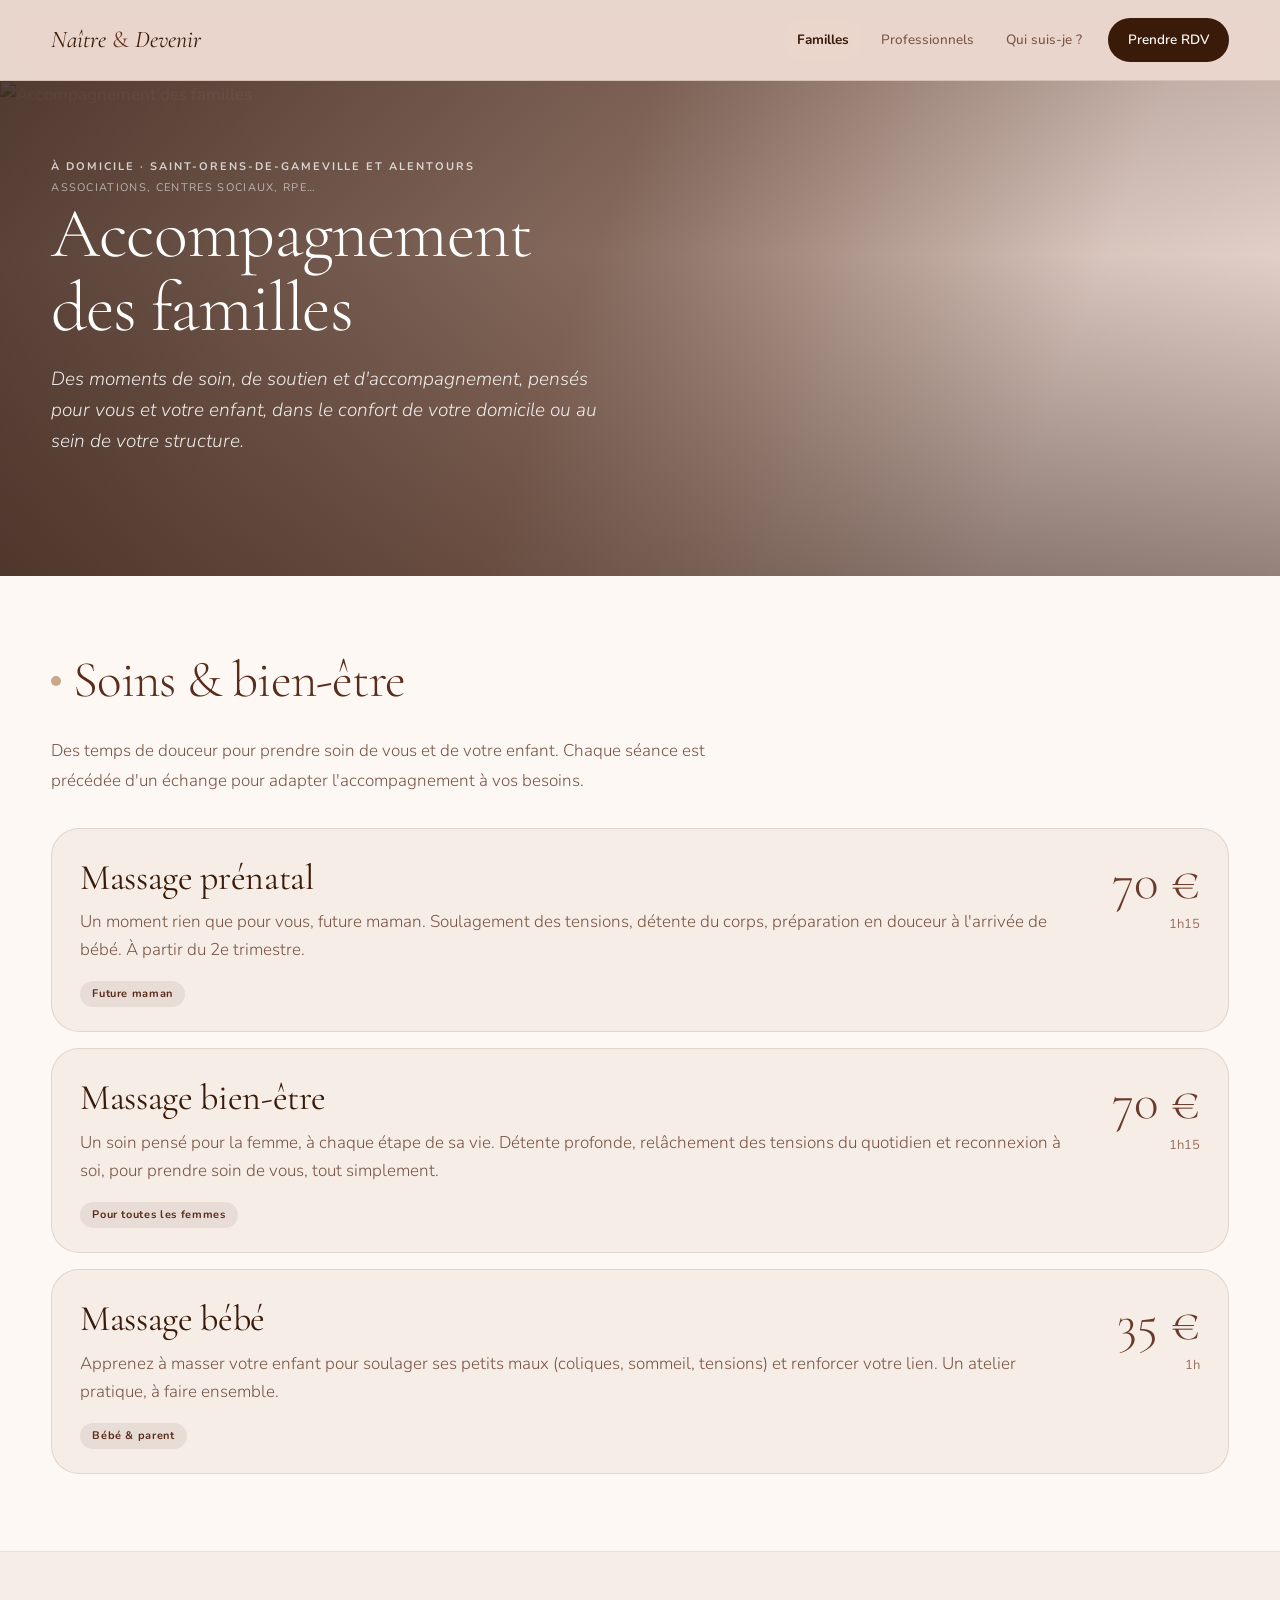
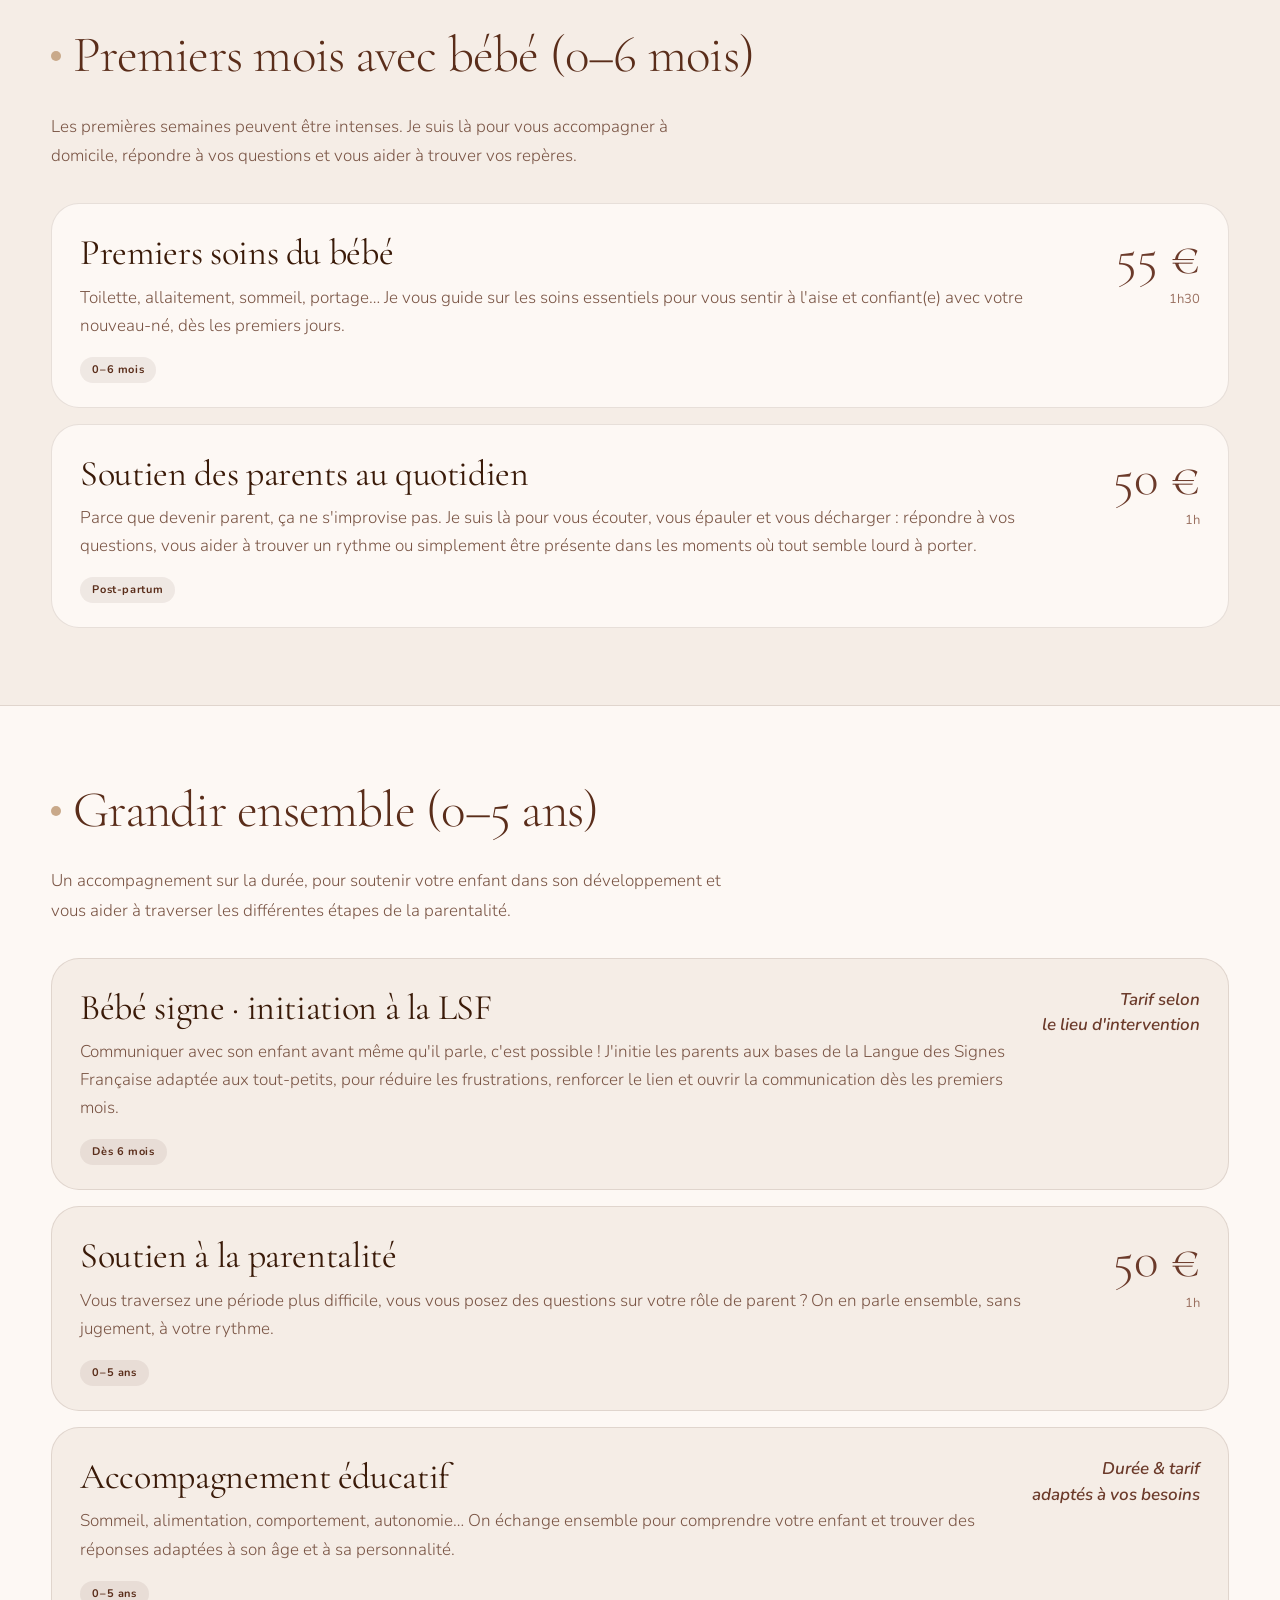
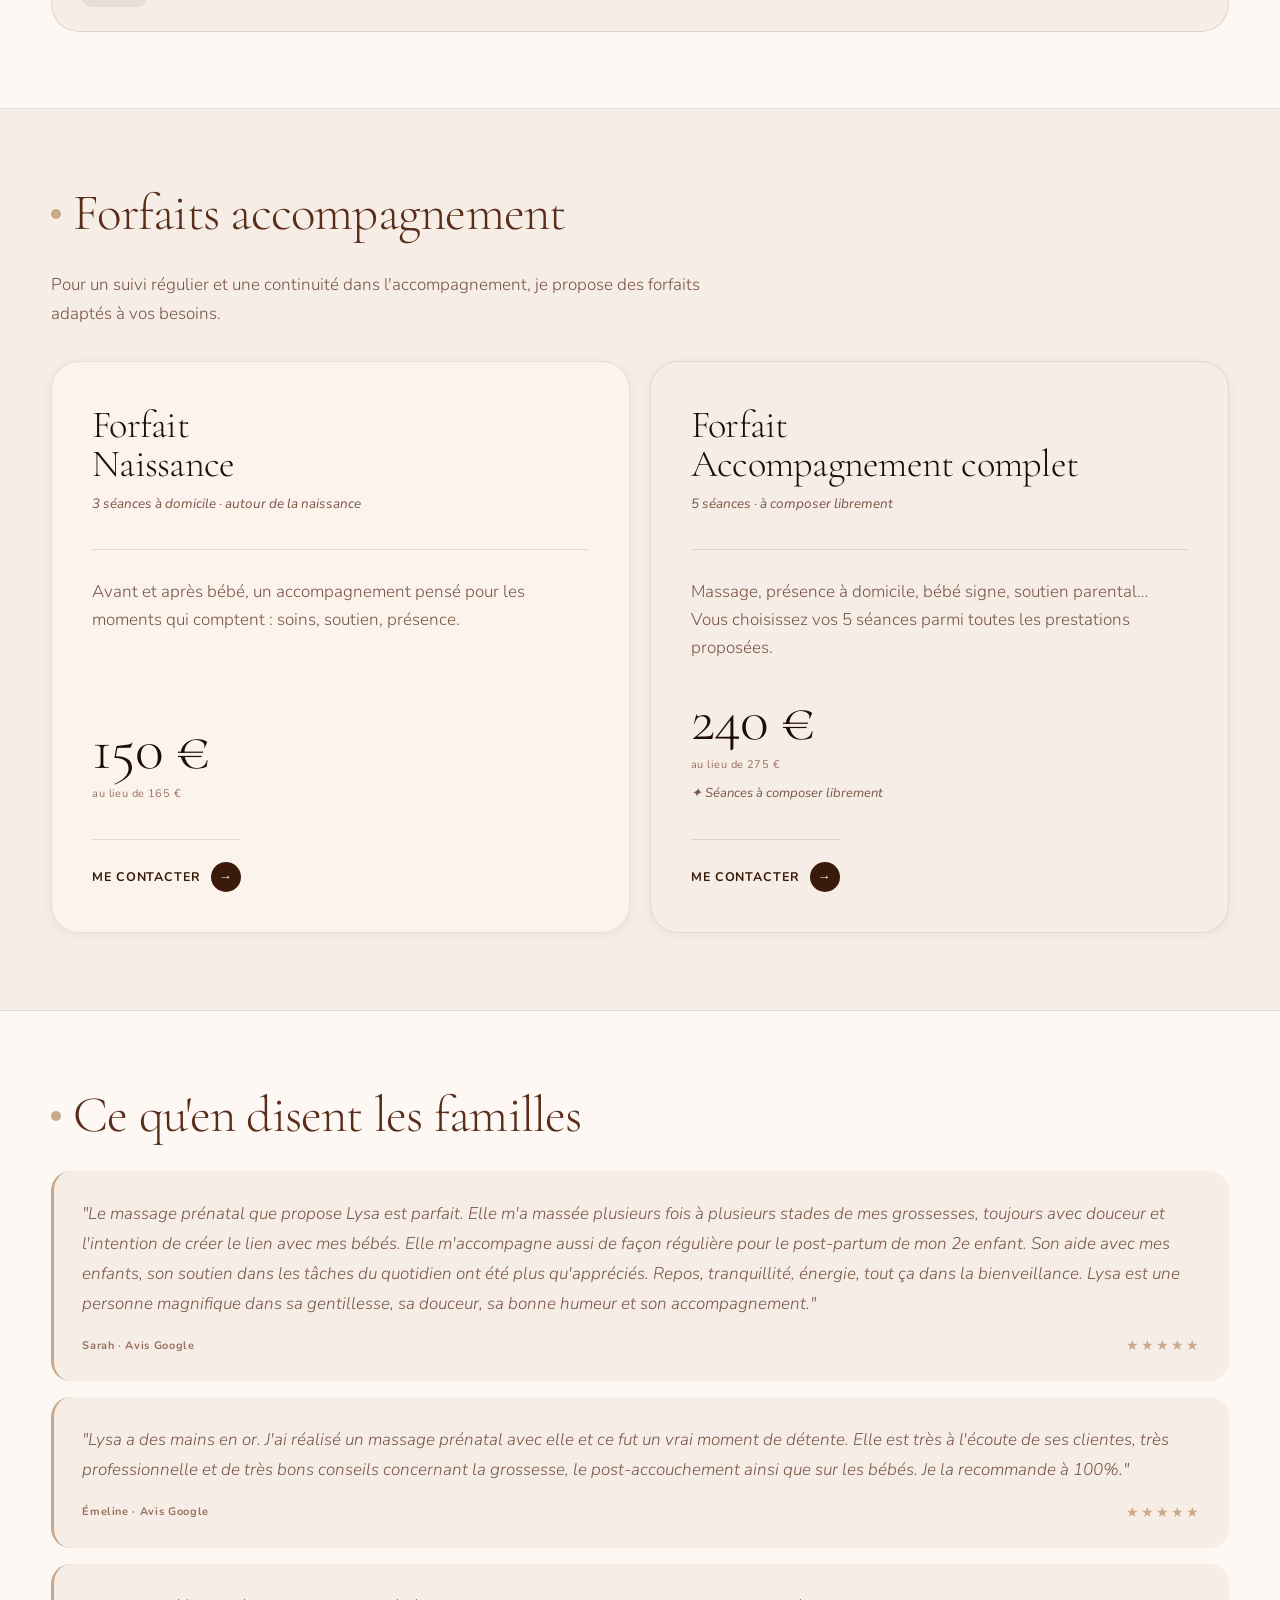
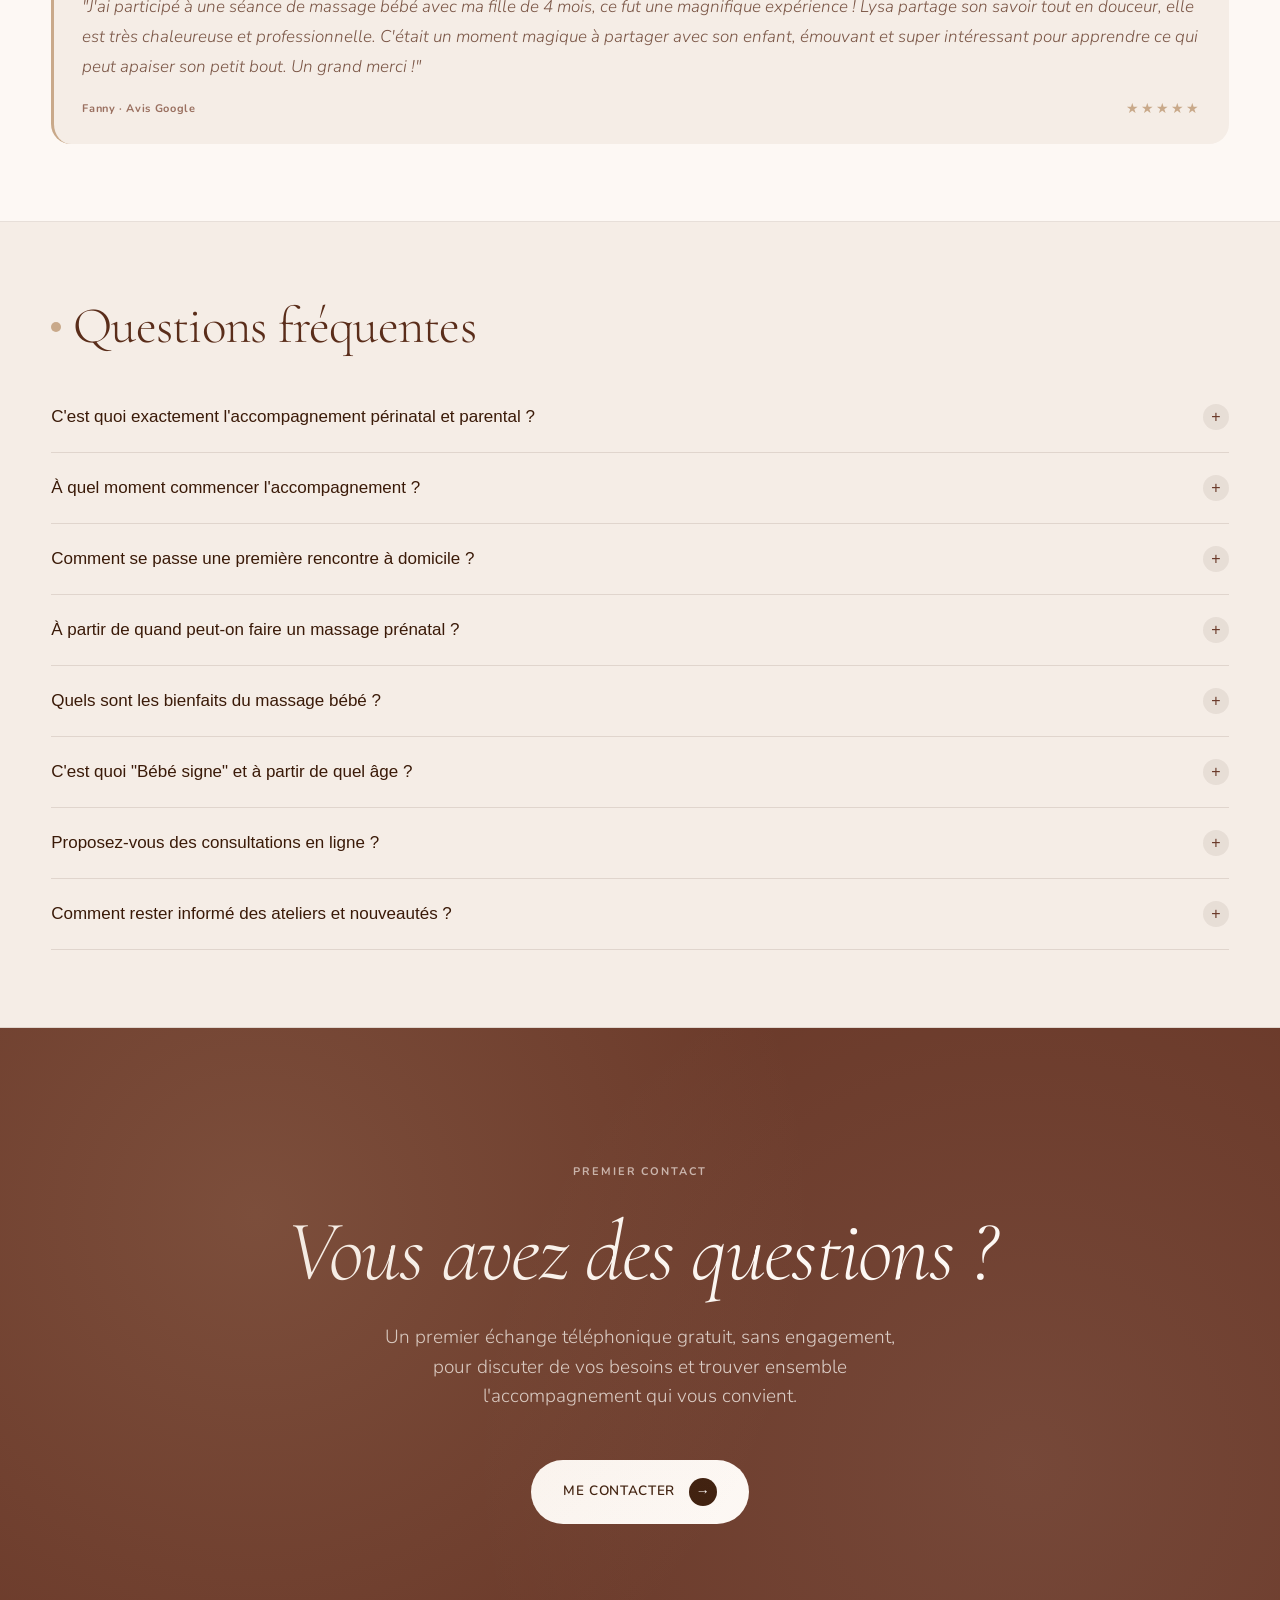
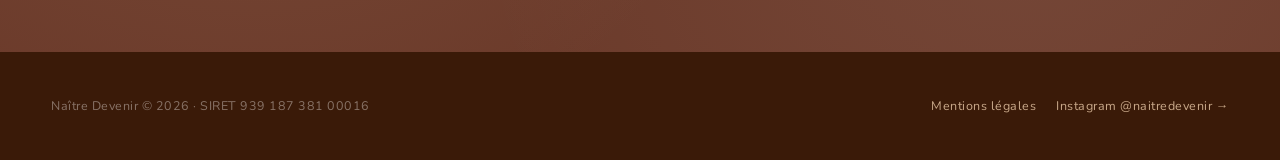
==== familles.html @ 101b2326 "Add files via upload" ====
<!DOCTYPE html>
<html lang="fr">
<head>
  <meta charset="UTF-8">
  <meta name="viewport" content="width=device-width, initial-scale=1.0">
  <title>Accompagnement des familles — Naître Devenir</title>
  <meta name="description" content="Massage prénatal, massage bébé, soutien à la parentalité, bébé signe… Un accompagnement personnalisé à domicile à Saint-Orens-de-Gameville et ses alentours.">
  <link rel="stylesheet" href="/style.css">
  <link rel="icon" href="/favicon.ico" type="image/x-icon">
  <link rel="icon" href="/favicon.svg" type="image/svg+xml">
  <link rel="apple-touch-icon" href="/apple-touch-icon.png">
</head>
<body>

  <header class="nav">
    <div class="container nav-inner">
      <a class="nav-logo" href="/">Naître <em>&amp;</em> Devenir</a>
      <nav class="nav-links" aria-label="Navigation principale">
        <a href="/familles.html" class="active">Familles</a>
        <a href="/professionnels.html">Professionnels</a>
        <a href="/qui-suis-je.html">Qui suis-je&nbsp;?</a>
        <a href="#" class="cta js-contact">Prendre RDV</a>
      </nav>
      <button class="nav-burger js-burger" aria-label="Ouvrir le menu" aria-expanded="false">
        <span></span><span></span><span></span>
      </button>
    </div>
  </header>
  <nav class="nav-mobile" id="navMobile" aria-label="Navigation mobile">
    <a href="/familles.html">Familles</a>
    <a href="/professionnels.html">Professionnels</a>
    <a href="/qui-suis-je.html">Qui suis-je&nbsp;?</a>
    <a href="#" class="js-contact">Prendre RDV</a>
  </nav>

  <section class="page-hero page-hero--image page-hero--bottom">
    <div class="hero-media">
      <img src="/images/hero-familles.jpg" alt="Accompagnement des familles" />
    </div>
    <div class="container">
      <div class="hero-eyebrows">
        <span class="eyebrow">À domicile · Saint-Orens-de-Gameville et alentours</span>
        <span class="eyebrow-sub">Associations, centres sociaux, RPE…</span>
      </div>
      <h1>Accompagnement<br>des familles</h1>
      <p class="lead">Des moments de soin, de soutien et d'accompagnement, pensés pour vous et votre enfant, dans le confort de votre domicile ou au sein de votre structure.</p>
    </div>
  </section>

  <section class="section">
    <div class="container">
      <div class="section-header">
        <div class="section-dot"></div>
        <h2>Soins &amp; bien-être</h2>
      </div>
      <p class="section-intro">Des temps de douceur pour prendre soin de vous et de votre enfant. Chaque séance est précédée d'un échange pour adapter l'accompagnement à vos besoins.</p>
      <div class="prestations">

        <div class="prestation">
          <div class="prestation-left">
            <h3>Massage prénatal</h3>
            <p>Un moment rien que pour vous, future maman. Soulagement des tensions, détente du corps, préparation en douceur à l'arrivée de bébé. À partir du 2e trimestre.</p>
            <span class="tag">Future maman</span>
          </div>
          <div class="prestation-right">
            <div class="price">70 €</div>
            <div class="price-detail">1h15</div>
          </div>
        </div>

        <div class="prestation">
          <div class="prestation-left">
            <h3>Massage bien-être</h3>
            <p>Un soin pensé pour la femme, à chaque étape de sa vie. Détente profonde, relâchement des tensions du quotidien et reconnexion à soi, pour prendre soin de vous, tout simplement.</p>
            <span class="tag">Pour toutes les femmes</span>
          </div>
          <div class="prestation-right">
            <div class="price">70 €</div>
            <div class="price-detail">1h15</div>
          </div>
        </div>

        <div class="prestation">
          <div class="prestation-left">
            <h3>Massage bébé</h3>
            <p>Apprenez à masser votre enfant pour soulager ses petits maux (coliques, sommeil, tensions) et renforcer votre lien. Un atelier pratique, à faire ensemble.</p>
            <span class="tag">Bébé &amp; parent</span>
          </div>
          <div class="prestation-right">
            <div class="price">35 €</div>
            <div class="price-detail">1h</div>
          </div>
        </div>

      </div>
    </div>
  </section>

  <section class="section section--warm">
    <div class="container">
      <div class="section-header">
        <div class="section-dot"></div>
        <h2>Premiers mois avec bébé (0–6 mois)</h2>
      </div>
      <p class="section-intro">Les premières semaines peuvent être intenses. Je suis là pour vous accompagner à domicile, répondre à vos questions et vous aider à trouver vos repères.</p>
      <div class="prestations">

        <div class="prestation">
          <div class="prestation-left">
            <h3>Premiers soins du bébé</h3>
            <p>Toilette, allaitement, sommeil, portage… Je vous guide sur les soins essentiels pour vous sentir à l'aise et confiant(e) avec votre nouveau-né, dès les premiers jours.</p>
            <span class="tag">0–6 mois</span>
          </div>
          <div class="prestation-right">
            <div class="price">55 €</div>
            <div class="price-detail">1h30</div>
          </div>
        </div>

        <div class="prestation">
          <div class="prestation-left">
            <h3>Soutien des parents au quotidien</h3>
            <p>Parce que devenir parent, ça ne s'improvise pas. Je suis là pour vous écouter, vous épauler et vous décharger : répondre à vos questions, vous aider à trouver un rythme ou simplement être présente dans les moments où tout semble lourd à porter.</p>
            <span class="tag">Post-partum</span>
          </div>
          <div class="prestation-right">
            <div class="price">50 €</div>
            <div class="price-detail">1h</div>
          </div>
        </div>

      </div>
    </div>
  </section>

  <section class="section">
    <div class="container">
      <div class="section-header">
        <div class="section-dot"></div>
        <h2>Grandir ensemble (0–5 ans)</h2>
      </div>
      <p class="section-intro">Un accompagnement sur la durée, pour soutenir votre enfant dans son développement et vous aider à traverser les différentes étapes de la parentalité.</p>
      <div class="prestations">

        <div class="prestation">
          <div class="prestation-left">
            <h3>Bébé signe · initiation à la LSF</h3>
            <p>Communiquer avec son enfant avant même qu'il parle, c'est possible ! J'initie les parents aux bases de la Langue des Signes Française adaptée aux tout-petits, pour réduire les frustrations, renforcer le lien et ouvrir la communication dès les premiers mois.</p>
            <span class="tag">Dès 6 mois</span>
          </div>
          <div class="prestation-right">
            <div class="price-sur-mesure">Tarif selon<br>le lieu d'intervention</div>
          </div>
        </div>

        <div class="prestation">
          <div class="prestation-left">
            <h3>Soutien à la parentalité</h3>
            <p>Vous traversez une période plus difficile, vous vous posez des questions sur votre rôle de parent ? On en parle ensemble, sans jugement, à votre rythme.</p>
            <span class="tag">0–5 ans</span>
          </div>
          <div class="prestation-right">
            <div class="price">50 €</div>
            <div class="price-detail">1h</div>
          </div>
        </div>

        <div class="prestation">
          <div class="prestation-left">
            <h3>Accompagnement éducatif</h3>
            <p>Sommeil, alimentation, comportement, autonomie… On échange ensemble pour comprendre votre enfant et trouver des réponses adaptées à son âge et à sa personnalité.</p>
            <span class="tag">0–5 ans</span>
          </div>
          <div class="prestation-right">
            <div class="price-sur-mesure">Durée &amp; tarif<br>adaptés à vos besoins</div>
          </div>
        </div>

      </div>
    </div>
  </section>

  <section class="section section--warm">
    <div class="container">
      <div class="section-header">
        <div class="section-dot"></div>
        <h2>Forfaits accompagnement</h2>
      </div>
      <p class="section-intro">Pour un suivi régulier et une continuité dans l'accompagnement, je propose des forfaits adaptés à vos besoins.</p>
      <div class="approach-grid">

        <article class="approach-card approach-card--families">
          <h3 class="card-title">Forfait<br>Naissance</h3>
          <p class="card-context">3 séances à domicile · autour de la naissance</p>
          <div class="card-content">
            <p>Avant et après bébé, un accompagnement pensé pour les moments qui comptent : soins, soutien, présence.</p>
            <div class="card-price-display">
              <div class="card-price-main">150 €</div>
              <div class="card-price-sub">au lieu de 165 €</div>
            </div>
          </div>
          <a href="#" class="card-cta js-contact">Me contacter <span class="arrow">→</span></a>
        </article>

        <article class="approach-card approach-card--pros">
          <h3 class="card-title">Forfait<br>Accompagnement complet</h3>
          <p class="card-context">5 séances · à composer librement</p>
          <div class="card-content">
            <p>Massage, présence à domicile, bébé signe, soutien parental… Vous choisissez vos 5 séances parmi toutes les prestations proposées.</p>
            <div class="card-price-display">
              <div class="card-price-main">240 €</div>
              <div class="card-price-sub">au lieu de 275 €</div>
              <div class="card-price-note">✦ Séances à composer librement</div>
            </div>
          </div>
          <a href="#" class="card-cta js-contact">Me contacter <span class="arrow">→</span></a>
        </article>

      </div>
    </div>
  </section>

  <section class="section">
    <div class="container">
      <div class="section-header">
        <div class="section-dot"></div>
        <h2>Ce qu'en disent les familles</h2>
      </div>
      <div class="temoignages">

        <div class="temoignage">
          <p>"Le massage prénatal que propose Lysa est parfait. Elle m'a massée plusieurs fois à plusieurs stades de mes grossesses, toujours avec douceur et l'intention de créer le lien avec mes bébés. Elle m'accompagne aussi de façon régulière pour le post-partum de mon 2e enfant. Son aide avec mes enfants, son soutien dans les tâches du quotidien ont été plus qu'appréciés. Repos, tranquillité, énergie, tout ça dans la bienveillance. Lysa est une personne magnifique dans sa gentillesse, sa douceur, sa bonne humeur et son accompagnement."</p>
          <div class="temoignage-footer">
            <span class="temoignage-author">Sarah · Avis Google</span>
            <span class="stars">★★★★★</span>
          </div>
        </div>

        <div class="temoignage">
          <p>"Lysa a des mains en or. J'ai réalisé un massage prénatal avec elle et ce fut un vrai moment de détente. Elle est très à l'écoute de ses clientes, très professionnelle et de très bons conseils concernant la grossesse, le post-accouchement ainsi que sur les bébés. Je la recommande à 100%."</p>
          <div class="temoignage-footer">
            <span class="temoignage-author">Émeline · Avis Google</span>
            <span class="stars">★★★★★</span>
          </div>
        </div>

        <div class="temoignage">
          <p>"J'ai participé à une séance de massage bébé avec ma fille de 4 mois, ce fut une magnifique expérience ! Lysa partage son savoir tout en douceur, elle est très chaleureuse et professionnelle. C'était un moment magique à partager avec son enfant, émouvant et super intéressant pour apprendre ce qui peut apaiser son petit bout. Un grand merci !"</p>
          <div class="temoignage-footer">
            <span class="temoignage-author">Fanny · Avis Google</span>
            <span class="stars">★★★★★</span>
          </div>
        </div>

      </div>
    </div>
  </section>

  <section class="section section--warm">
    <div class="container">
      <div class="section-header">
        <div class="section-dot"></div>
        <h2>Questions fréquentes</h2>
      </div>

      <div class="faq-item">
        <button class="faq-question" onclick="toggle(this)">
          <span>C'est quoi exactement l'accompagnement périnatal et parental ?</span>
          <i class="faq-icon">+</i>
        </button>
        <div class="faq-answer"><div class="faq-answer-inner">
          C'est un soutien personnalisé qui vous accompagne de la grossesse jusqu'aux premières années de vie de votre enfant. Cela peut prendre différentes formes : des soins (massage prénatal, massage bébé), une présence à domicile après la naissance, des conseils sur le développement de votre enfant, ou encore des temps d'échange sur votre vécu de parent.<br><br>
          L'idée, c'est que vous ne soyez jamais seul(e) face aux questions et aux doutes qui viennent naturellement avec cette nouvelle aventure.
        </div></div>
      </div>

      <div class="faq-item">
        <button class="faq-question" onclick="toggle(this)">
          <span>À quel moment commencer l'accompagnement ?</span>
          <i class="faq-icon">+</i>
        </button>
        <div class="faq-answer"><div class="faq-answer-inner">
          Il n'y a pas de moment idéal : il y a <strong>votre moment</strong>. Certaines familles me contactent dès la grossesse pour se préparer en douceur, d'autres après la naissance quand les premières questions surgissent.<br><br>
          Ce qui compte, c'est que vous vous sentiez prêt(e) à être accompagné(e). Je m'adapte à là où vous en êtes.
        </div></div>
      </div>

      <div class="faq-item">
        <button class="faq-question" onclick="toggle(this)">
          <span>Comment se passe une première rencontre à domicile ?</span>
          <i class="faq-icon">+</i>
        </button>
        <div class="faq-answer"><div class="faq-answer-inner">
          Avant chaque séance, on échange par téléphone pour faire le point sur vos besoins, vos questions et votre situation. Cela me permet d'arriver chez vous avec les bons outils, sans perdre de temps.<br><br>
          Sur place, on prend le temps de parler, d'observer et d'échanger, dans votre environnement, à votre rythme. Pas de protocole rigide : chaque rencontre est unique.
        </div></div>
      </div>

      <div class="faq-item">
        <button class="faq-question" onclick="toggle(this)">
          <span>À partir de quand peut-on faire un massage prénatal ?</span>
          <i class="faq-icon">+</i>
        </button>
        <div class="faq-answer"><div class="faq-answer-inner">
          Le massage prénatal est possible dès le 2e trimestre de grossesse (à partir de 13 semaines). C'est souvent le moment où les inconforts s'installent : tensions lombaires, jambes lourdes, fatigue… et où le massage apporte le plus de bénéfices.<br><br>
          Au 3e trimestre, il reste tout aussi précieux pour préparer le corps à l'accouchement et se connecter à son bébé. En cas de doute, n'hésitez pas à en parler avec votre sage-femme ou votre médecin au préalable.
        </div></div>
      </div>

      <div class="faq-item">
        <button class="faq-question" onclick="toggle(this)">
          <span>Quels sont les bienfaits du massage bébé ?</span>
          <i class="faq-icon">+</i>
        </button>
        <div class="faq-answer"><div class="faq-answer-inner">
          Le massage bébé est bien plus qu'un soin, c'est un langage. Il permet de :
          <ul>
            <li>Soulager les coliques, les tensions et favoriser le sommeil</li>
            <li>Stimuler le développement sensoriel et moteur de votre enfant</li>
            <li>Renforcer le lien d'attachement parent-enfant</li>
            <li>Vous donner confiance dans vos gestes et votre relation avec votre bébé</li>
          </ul>
          <br>Je vous transmets les gestes lors d'une séance à domicile, à votre rythme, pour que vous puissiez les reproduire seul(e) ensuite.
        </div></div>
      </div>

      <div class="faq-item">
        <button class="faq-question" onclick="toggle(this)">
          <span>C'est quoi "Bébé signe" et à partir de quel âge ?</span>
          <i class="faq-icon">+</i>
        </button>
        <div class="faq-answer"><div class="faq-answer-inner">
          "Bébé signe", c'est l'utilisation de signes simples issus de la LSF pour communiquer avec votre enfant <strong>avant même qu'il parle</strong>.<br><br>
          On peut commencer dès 6 mois. L'enfant comprend bien avant de pouvoir s'exprimer oralement : les signes lui donnent un moyen de dire "j'ai faim", "encore", "dodo"… ce qui réduit les frustrations et renforce la communication.<br><br>
          Pas besoin de connaître la LSF : on commence par quelques signes du quotidien, et on progresse ensemble.
        </div></div>
      </div>

      <div class="faq-item">
        <button class="faq-question" onclick="toggle(this)">
          <span>Proposez-vous des consultations en ligne ?</span>
          <i class="faq-icon">+</i>
        </button>
        <div class="faq-answer"><div class="faq-answer-inner">
          Oui, pour les familles qui ne peuvent pas me recevoir à domicile, je propose des consultations en visioconférence. C'est idéal pour les échanges de conseil, le soutien parental ou les questions sur le développement de votre enfant.
        </div></div>
      </div>

      <div class="faq-item">
        <button class="faq-question" onclick="toggle(this)">
          <span>Comment rester informé des ateliers et nouveautés ?</span>
          <i class="faq-icon">+</i>
        </button>
        <div class="faq-answer"><div class="faq-answer-inner">
          Le meilleur endroit pour suivre les actualités de Naître Devenir, c'est Instagram : <strong>@naitredevenir</strong>. J'y partage régulièrement des conseils, des informations sur les prochains ateliers et des ressources utiles pour les parents.<br><br>
          Vous pouvez aussi me contacter directement pour être tenu(e) informé(e) des prochaines dates.
        </div></div>
      </div>

    </div>
  </section>

  <section class="cta-band">
    <div class="container">
      <span class="eyebrow">Premier contact</span>
      <h2>Vous avez des questions ?</h2>
      <p>Un premier échange téléphonique gratuit, sans engagement, pour discuter de vos besoins et trouver ensemble l'accompagnement qui vous convient.</p>
      <a href="#" class="btn js-contact">
        Me contacter
        <span class="btn-arrow">→</span>
      </a>
    </div>
  </section>

  <footer>
    <div class="container footer-inner">
      <p>Naître Devenir © 2026 · SIRET 939 187 381 00016</p>
      <div class="footer-links">
        <a href="/mentions-legales.html">Mentions légales</a>
        <a href="https://www.instagram.com/naitredevenir/" target="_blank" rel="noopener">Instagram @naitredevenir →</a>
      </div>
    </div>
  </footer>

  <!-- MODAL CONTACT -->
  <div class="contact-modal" id="contactModal">
    <div class="contact-modal-overlay"></div>
    <div class="contact-modal-content">
      <button class="contact-modal-close" aria-label="Fermer">&times;</button>
      
      <h2>Prendre rendez-vous</h2>
      <p class="contact-modal-intro">Un premier échange gratuit pour discuter de vos besoins.</p>
      
      <form id="contactForm" class="contact-form">
        <div class="form-group">
          <label for="name">Nom *</label>
          <input type="text" id="name" name="name" required>
        </div>
        
        <div class="form-group">
          <label for="email">Email *</label>
          <input type="email" id="email" name="email" required>
        </div>
        
        <div class="form-group">
          <label for="phone">Téléphone</label>
          <input type="tel" id="phone" name="phone">
        </div>
        
        <div class="form-group">
          <label for="message">Message *</label>
          <textarea id="message" name="message" rows="5" required></textarea>
        </div>
        
        <button type="submit" class="btn">Envoyer</button>
      </form>
    </div>
  </div>

  <script src="/app.js"></script>

</body>
</html>
---- style.css ----
/* ============================================================
   style.css — Naître & Devenir
   ============================================================ */

@import url("https://fonts.googleapis.com/css2?family=Cormorant+Garamond:ital,wght@0,300;0,400;0,500;1,300;1,400&family=Nunito:wght@300;400;500;600;700&display=swap");

/* ============================================================
   TOKENS
   ============================================================ */
:root {
  /* Palette */
  --bg:            #e8d5cc;
  --bg-warm:       #f5ede6;
  --bg-cream:      #fdf8f4;
  --ink:           #1f0c04;
  --ink-deep:      #3a1a08;
  --ink-medium:    #5a2d1a;
  --ink-soft:      #7a5545;
  --ink-mute:      #9a7060;
  --accent:        #6b3a2a;
  --accent-light:  #c9a98a;
  --accent-mid:    #b5936f;
  --line:          rgba(58,26,8,.11);

  /* Typography */
  --serif: "Cormorant Garamond", serif;
  --sans:  "Nunito", sans-serif;
  --t-xs:   11px;
  --t-sm:   13px;
  --t-base: 17px;
  --t-md:   19px;
  --t-lg:   22px;
  --t-xl:   28px;
  --t-2xl:  36px;
  --t-hero: clamp(40px, 5.2vw, 78px);

  /* Layout */
  --max:      1320px;
  --max-read: 760px;
  --pad:      clamp(24px, 4vw, 56px);
  --sy:       clamp(80px, 10vw, 150px);
  --card-r:   28px;
}

/* ============================================================
   RESET & BASE
   ============================================================ */
*, *::before, *::after { box-sizing: border-box; margin: 0; padding: 0; }
html { scroll-behavior: smooth; }
body {
  font-family: var(--sans);
  background: var(--bg);
  color: var(--ink-deep);
  font-size: var(--t-base);
  line-height: 1.65;
  -webkit-font-smoothing: antialiased;
}
img  { display: block; max-width: 100%; }
a    { color: inherit; text-decoration: none; }
ul   { list-style: none; }
::selection { background: #e9d5cb; color: #fff; }

/* ============================================================
   LAYOUT
   ============================================================ */
.container {
  width: 100%;
  max-width: var(--max);
  margin: 0 auto;
  padding-left: var(--pad);
  padding-right: var(--pad);
}

/* ============================================================
   PRIMITIVES
   ============================================================ */
.eyebrow {
  display: inline-flex;
  align-items: center;
  font-size: var(--t-xs);
  font-weight: 700;
  letter-spacing: .18em;
  text-transform: uppercase;
  color: var(--ink-mute);
}

/* ============================================================
   NAV
   ============================================================ */
.nav {
  position: sticky; top: 0; z-index: 50;
  background: rgba(232,213,204,.88);
  backdrop-filter: saturate(160%) blur(16px);
  -webkit-backdrop-filter: saturate(160%) blur(16px);
  border-bottom: 1px solid var(--line);
}
.nav-inner {
  display: flex;
  align-items: center;
  justify-content: space-between;
  padding-top: 18px;
  padding-bottom: 18px;
}
.nav-logo {
  font-family: var(--serif);
  font-style: italic;
  font-size: 24px;
  color: var(--ink-deep);
}
.nav-logo em { font-style: normal; color: var(--accent); }
.nav-links { display: flex; align-items: center; gap: 4px; }
.nav-links a {
  font-size: 13.5px;
  color: var(--ink-soft);
  padding: 9px 14px;
  border-radius: 999px;
  transition: color .2s, background .2s;
  font-weight: 500;
}
.nav-links a:hover  { color: var(--ink-deep); background: #ebd6cc; }
.nav-links a.active { color: var(--ink-deep); background: #ebd6cc; font-weight: 700; }
.nav-links a.cta    {
  background: var(--ink-deep);
  color: var(--bg-cream);
  font-weight: 600;
  padding: 11px 20px;
  margin-left: 8px;
}
.nav-links a.cta:hover { background: var(--accent); }

/* === NAV HAMBURGER & OVERLAY === */
.nav-burger {
  display: none; flex-direction: column; justify-content: center; gap: 5px;
  background: none; border: none; cursor: pointer;
  padding: 8px; border-radius: 8px; transition: background .2s;
}
.nav-burger:hover { background: rgba(58,26,8,.08); }
.nav-burger span {
  display: block; width: 22px; height: 1.5px;
  background: var(--ink-deep); border-radius: 2px;
  transition: transform .3s ease, opacity .2s ease;
  transform-origin: center;
}
.nav-burger.open span:nth-child(1) { transform: translateY(6.5px) rotate(45deg); }
.nav-burger.open span:nth-child(2) { opacity: 0; transform: scaleX(0); }
.nav-burger.open span:nth-child(3) { transform: translateY(-6.5px) rotate(-45deg); }

.nav-mobile {
  display: none; position: fixed; inset: 0;
  background: #f5ede6; z-index: 49;
  flex-direction: column; align-items: flex-start; justify-content: center;
  padding: 80px var(--pad) 60px; gap: 4px;
}
.nav-mobile.open { display: flex; }
.nav-mobile a {
  font-family: var(--serif); font-weight: 300;
  font-size: clamp(36px,9vw,52px); line-height: 1.25;
  color: var(--ink-deep); letter-spacing: -.02em;
  padding: 6px 0; text-decoration: none;
  transition: color .2s, transform .25s cubic-bezier(.2,.7,.2,1);
}
.nav-mobile a:hover { color: var(--accent); transform: translateX(8px); }
.nav-mobile .js-contact {
  margin-top: 32px;
  font-family: var(--serif);
  font-weight: 300;
  font-size: clamp(36px, 9vw, 52px);
  line-height: 1.25;
  color: var(--ink-deep);
  letter-spacing: -.02em;
  padding: 6px 0;
  text-decoration: none;
  transition: color .2s, transform .25s cubic-bezier(.2,.7,.2,1);
}

/* ============================================================
   BUTTONS
   ============================================================ */
.btn {
  display: inline-flex;
  align-items: center;
  gap: 14px;
  padding: 18px 32px;
  font-size: 13.5px;
  font-weight: 600;
  letter-spacing: .05em;
  text-transform: uppercase;
  background: var(--bg-cream);
  color: var(--ink-deep);
  border-radius: 999px;
  transition: background .25s, transform .3s cubic-bezier(.2,.7,.2,1);
}
.btn:hover { background: #f0e6de; transform: translateX(5px); }
.btn-arrow {
  display: inline-flex;
  width: 28px; height: 28px;
  border-radius: 50%;
  background: var(--ink-deep);
  color: var(--bg-cream);
  align-items: center;
  justify-content: center;
  font-size: 14px;
  flex-shrink: 0;
}

/* ============================================================
   INDEX — HERO (full-bleed)
   ============================================================ */
.hero {
  position: relative;
  height: min(92vh, 920px);
  min-height: 640px;
  width: 100%;
  overflow: hidden;
  background: var(--bg);
  color: var(--bg-cream);
  isolation: isolate;
}
.hero-media { position: absolute; inset: 0; z-index: -2; }
.hero-media img { width: 100%; height: 100%; object-fit: cover; }
.hero-media::after {
  content: "";
  position: absolute; inset: 0;
  background: linear-gradient(
    110deg,
    rgba(53,29,19,.8) 0%,
    rgba(80,47,33,.7) 50%,
    rgba(31,12,4,0)   100%
  );
  z-index: 1;
}
.hero-frame {
  position: relative;
  height: 100%;
  display: flex;
  flex-direction: column;
  justify-content: flex-end;
  padding-top:    clamp(60px, 8vw, 100px);
  padding-bottom: clamp(48px, 7vw, 88px);
}
.hero-top { display: flex; align-items: flex-start; margin-bottom: auto; }
.hero-top .eyebrow { color: rgba(253,248,244,.82); }
.hero-body { max-width: 800px; }
.hero-body h1 {
  font-family: var(--serif);
  font-weight: 300;
  font-size: var(--t-hero);
  line-height: 1.08;
  letter-spacing: -.025em;
  color: var(--bg-cream);
  margin-top: 24px;
  margin-bottom: 32px;
}
.hero-body h1 em { font-style: italic; color: var(--accent-light); }
.hero-body .lede {
  font-size: var(--t-md);
  line-height: 1.55;
  max-width: 520px;
  color: rgba(253,248,244,.86);
  margin-bottom: 44px;
  font-weight: 300;
}

/* Scroll hint */
.scroll-hint {
  position: absolute;
  bottom: clamp(48px, 7vw, 88px);
  right: var(--pad);
  display: flex;
  flex-direction: column;
  align-items: center;
  gap: 8px;
  color: rgba(253,248,244,.32);
  font-size: .62rem;
  letter-spacing: .12em;
  text-transform: uppercase;
  font-family: var(--sans);
  font-weight: 600;
}
.scroll-hint span { writing-mode: vertical-rl; transform: rotate(180deg); }
.scroll-line {
  width: 1px; height: 36px;
  position: relative;
  background: rgba(253,248,244,.12);
  overflow: hidden;
}
.scroll-line::after {
  content: '';
  position: absolute;
  top: -100%; left: 0;
  width: 100%; height: 100%;
  background: linear-gradient(transparent, rgba(253,248,244,.65), transparent);
  animation: scrollFlow 1.8s ease-in-out infinite;
}
@keyframes scrollFlow { 0% { top: -100%; } 100% { top: 100%; } }

/* ============================================================
   INDEX — LEDE BAND
   ============================================================ */
.lede-section {
  background: var(--bg-warm);
  border-top:    1px solid var(--line);
  border-bottom: 1px solid var(--line);
  padding-top:    var(--sy);
  padding-bottom: calc(var(--sy) * .55);
  text-align: center;
}
.lede-section .eyebrow { margin-bottom: 28px; }
.lede-section p {
  font-family: var(--serif);
  font-weight: 300;
  font-style: italic;
  font-size: clamp(24px, 3vw, 34px);
  line-height: 1.45;
  color: var(--ink-medium);
  max-width: 900px;
  margin: 0 auto;
  letter-spacing: -.01em;
}

/* ============================================================
   INDEX — APPROACH CARDS
   ============================================================ */
.approach { padding-top: var(--sy); padding-bottom: var(--sy); }
.section-head {
  display: grid;
  grid-template-columns: 1fr 1.4fr;
  gap: 60px;
  align-items: end;
  margin-bottom: 64px;
}
.section-head h2 {
  font-family: var(--serif);
  font-weight: 300;
  font-size: clamp(40px, 5vw, 72px);
  line-height: 1.02;
  letter-spacing: -.02em;
  color: var(--ink-medium);
}
.section-head h2 em { font-style: italic; color: var(--accent); }
.head-aside {
  font-size: var(--t-md);
  color: var(--ink-soft);
  line-height: 1.6;
  max-width: 460px;
  margin-left: auto;
  font-weight: 300;
}
.approach-grid { display: grid; grid-template-columns: 1fr 1fr; gap: 20px; }
.approach-card {
  padding: 44px 40px 40px;
  display: flex;
  flex-direction: column;
  border-radius: var(--card-r);
  border: 1px solid rgba(58,26,8,.09);
  box-shadow: 0 2px 12px rgba(58,26,8,.05);
  transition: transform .5s cubic-bezier(.2,.7,.2,1), box-shadow .5s;
}
.approach-card:hover { transform: translateY(-3px); box-shadow: 0 8px 28px rgba(58,26,8,.09); }
.approach-card--families { background: #fbf3ec; }
.approach-card--pros     { background: var(--bg-warm); }

/* Card content block — forfaits */
.card-content { flex: 1; border-top: 1px solid rgba(58,26,8,.12); padding-top: 28px; display: flex; flex-direction: column; }
.card-content p { font-size: var(--t-base); color: var(--ink-soft); line-height: 1.65; font-weight: 300; }
.card-price-display { margin-top: auto; padding-top: 28px; }
.card-price-main {
  font-family: var(--serif); font-weight: 300;
  font-size: clamp(44px,5vw,60px);
  color: var(--ink); line-height: 1; letter-spacing: -.02em;
}
.card-price-sub  { font-size: var(--t-xs); color: var(--ink-mute); margin-top: 6px; letter-spacing: .04em; }
.card-price-note { font-size: var(--t-sm); font-style: italic; color: var(--ink-soft); margin-top: 10px; line-height: 1.5; }
.card-title {
  font-family: var(--serif);
  font-weight: 300;
  font-size: clamp(32px, 3vw, 44px);
  line-height: 1.02;
  letter-spacing: -.02em;
  color: var(--ink);
  margin-bottom: 10px;
}
.card-context { font-size: 13.5px; color: var(--ink-soft); margin-bottom: 34px; font-style: italic; line-height: 1.5; }
.card-groups {
  display: flex; flex-direction: column; gap: 22px;
  flex: 1;
  border-top: 1px solid rgba(58,26,8,.12);
  padding-top: 28px;
}
.card-group  { display: grid; grid-template-columns: 130px 1fr; gap: 16px; align-items: start; }
.group-label { font-size: var(--t-xs); font-weight: 700; letter-spacing: .12em; text-transform: uppercase; color: var(--ink-mute); padding-top: 3px; }
.group-items { display: flex; flex-direction: column; gap: 8px; }
.group-items li { font-size: 14.5px; color: var(--ink-deep); line-height: 1.5; }
.group-items li em { display: block; font-style: italic; font-size: 13px; color: var(--ink-soft); margin-top: 2px; }
.card-cta {
  display: inline-flex;
  align-items: center;
  gap: 10px;
  margin-top: 36px;
  padding-top: 22px;
  border-top: 1px solid rgba(58,26,8,.12);
  font-size: 12.5px;
  font-weight: 700;
  letter-spacing: .07em;
  text-transform: uppercase;
  color: var(--ink-deep);
  align-self: flex-start;
  transition: transform .3s cubic-bezier(.2,.7,.2,1), color .2s;
}
.card-cta:hover { transform: translateX(5px); }
.arrow {
  display: flex;
  width: 30px; height: 30px;
  border-radius: 50%;
  background: var(--ink-deep);
  color: var(--bg-cream);
  align-items: center;
  justify-content: center;
  font-size: 13px;
  flex-shrink: 0;
}
.pros-list { display: flex; flex-direction: column; gap: 22px; flex: 1; border-top: 1px solid rgba(58,26,8,.12); padding-top: 28px; }
.pros-list li { display: block; }
.pros-list li .body strong { display: block; font-size: 15.5px; color: var(--ink); font-weight: 600; margin-bottom: 4px; line-height: 1.35; }
.pros-list li .body em    { font-style: italic; font-size: 13px; color: var(--ink-soft); line-height: 1.55; }

/* ============================================================
   INDEX — ABOUT SPLIT
   ============================================================ */
.about { background: var(--bg-warm); border-top: 1px solid var(--line); }
.about-grid { display: grid; grid-template-columns: 5fr 6fr; min-height: 680px; align-items: stretch; }
.about-media { position: relative; overflow: hidden; }
.about-media img { width: 100%; height: 100%; object-fit: cover; object-position: center top; }
.about-media::after {
  content: "";
  position: absolute; inset: 0;
  background: linear-gradient(180deg, rgba(31,12,4,0) 60%, rgba(31,12,4,.22) 100%);
}
.about-body {
  padding: clamp(60px,7vw,100px) clamp(40px,6vw,80px);
  display: flex;
  flex-direction: column;
  justify-content: center;
}
.about-body .eyebrow   { margin-bottom: 28px; }
.about-body h2 {
  font-family: var(--serif);
  font-weight: 300;
  font-size: clamp(40px, 5.2vw, 64px);
  line-height: 1.02;
  letter-spacing: -.02em;
  color: var(--ink-medium);
  margin-bottom: 36px;
}
.about-body h2 em  { font-style: italic; color: var(--accent); }
.about-body p      { font-size: var(--t-md); color: var(--ink-soft); line-height: 1.65; margin-bottom: 18px; font-weight: 300; }
.about-body p strong { font-weight: 600; }
.about-body .about-sub {
  font-size: var(--t-sm);
  color: var(--ink-mute);
  font-style: italic;
  margin-bottom: 36px;
  letter-spacing: .02em;
  line-height: 1.5;
}
.about-link {
  display: inline-flex;
  align-items: center;
  gap: 12px;
  margin-top: 24px;
  font-size: 12.5px;
  font-weight: 700;
  letter-spacing: .08em;
  text-transform: uppercase;
  color: var(--ink-deep);
  align-self: flex-start;
  padding-bottom: 6px;
  border-bottom: 1.5px solid var(--ink-deep);
  transition: transform .3s cubic-bezier(.2,.7,.2,1), color .2s, border-color .2s;
}
.about-link:hover { transform: translateX(5px); color: var(--accent); border-color: var(--accent); }

/* ============================================================
   PAGE HERO — pages internes
   ============================================================ */
.page-hero {
  background: var(--bg);
  padding: clamp(48px,6vw,88px) 0 clamp(64px,8vw,108px);
  position: relative;
  overflow: hidden;
}
.page-hero--dark { background: var(--accent-mid); }

/* Variant avec image de fond */
.page-hero--image { color: var(--bg-cream); min-height: clamp(400px,55vh,700px); }
.page-hero--bottom .hero-media img { object-position: center bottom; }
.page-hero--image .hero-media { position: absolute; inset: 0; z-index: 0; }
.page-hero--image .hero-media img { width: 100%; height: 100%; object-fit: cover; }
.page-hero--image .hero-media::after {
  content: ""; position: absolute; inset: 0;
  background:
    linear-gradient(110deg,rgba(53,29,19,.82) 0%,rgba(80,47,33,.65) 45%,rgba(31,12,4,.08) 80%,rgba(31,12,4,0) 100%),
    linear-gradient(180deg,rgba(31,12,4,.12) 0%,rgba(31,12,4,0) 35%,rgba(31,12,4,.42) 100%);
  z-index: 1;
}
.page-hero--image .container    { position: relative; z-index: 2; }
.page-hero--image h1            { color: #fff; }
.page-hero--image .lead         { color: rgba(255,255,255,.88); }
.page-hero--image .eyebrow      { color: rgba(255,255,255,.75); }
.page-hero--image .hero-badge   { background: rgba(255,255,255,.2); color: #fff; }
.hero-eyebrows { display: flex; flex-direction: column; gap: 3px; margin-bottom: 0; }
.eyebrow-sub {
  font-size: var(--t-xs);
  font-weight: 400;
  letter-spacing: .12em;
  text-transform: uppercase;
  color: var(--ink-mute);
}
.page-hero--image .eyebrow-sub  { color: rgba(255,255,255,.58); }

.page-hero .eyebrow   { }
.page-hero--dark .eyebrow { color: rgba(253,248,244,.7); }

.page-hero .breadcrumb {
  font-size: var(--t-xs);
  letter-spacing: .06em;
  color: var(--ink-mute);
  margin-bottom: 16px;
}
.page-hero--dark .breadcrumb { color: rgba(253,248,244,.6); }
.page-hero .breadcrumb span { color: var(--ink-medium); font-weight: 700; }
.page-hero--dark .breadcrumb span { color: var(--bg-cream); }

.page-hero h1 {
  font-family: var(--serif);
  font-weight: 300;
  font-size: clamp(42px, 5.5vw, 72px);
  line-height: 1.04;
  letter-spacing: -.02em;
  color: #fff;
  margin-bottom: 20px;
  max-width: 780px;
}
.page-hero--dark h1 { color: var(--bg-cream); }

.page-hero .lead {
  font-size: var(--t-md);
  color: rgba(255,255,255,.88);
  font-style: italic;
  line-height: 1.65;
  max-width: 560px;
  font-weight: 300;
}
.page-hero--dark .lead { color: rgba(253,248,244,.82); }

.hero-badges { display: flex; flex-wrap: wrap; gap: 8px; margin-top: 28px; }
.hero-badge {
  display: inline-flex;
  align-items: center;
  gap: 6px;
  background: rgba(253,248,244,.55);
  border-radius: 999px;
  padding: 7px 16px;
  font-size: var(--t-xs);
  font-weight: 700;
  color: var(--ink-medium);
  letter-spacing: .04em;
}
.page-hero--dark .hero-badge { background: rgba(253,248,244,.18); color: var(--bg-cream); }

.page-wave { display: block; width: 100%; position: absolute; bottom: -1px; left: 0; }

/* Variant avec photo (qui suis-je) */
.page-hero--photo .container {
  display: flex;
  gap: clamp(24px, 4vw, 56px);
  align-items: center;
}
.hero-photo {
  width: clamp(100px, 14vw, 160px);
  height: clamp(120px, 17vw, 200px);
  border-radius: 20px;
  overflow: hidden;
  flex-shrink: 0;
}
.hero-photo img { width: 100%; height: 100%; object-fit: cover; object-position: top; }
.hero-content { flex: 1; }
.hero-content h1 {
  font-family: var(--serif);
  font-weight: 300;
  font-size: clamp(38px, 5vw, 64px);
  line-height: 1.04;
  letter-spacing: -.02em;
  color: var(--ink-medium);
  margin-bottom: 8px;
}
.hero-content .role { font-size: var(--t-sm); color: var(--ink-soft); font-style: italic; margin-bottom: 20px; line-height: 1.5; }
.hero-valeurs { display: flex; flex-wrap: wrap; gap: 6px; }
.hero-valeur {
  background: rgba(253,248,244,.7);
  border-radius: 999px;
  padding: 5px 14px;
  font-size: var(--t-xs);
  font-weight: 700;
  color: var(--ink-medium);
  letter-spacing: .04em;
}

/* ============================================================
   SECTIONS — pages internes
   ============================================================ */
.section {
  padding: clamp(48px, 6vw, 80px) 0;
  border-bottom: 1px solid var(--line);
  background: var(--bg-cream);
}
.section--warm { background: var(--bg-warm); }

.section-header { display: flex; align-items: center; gap: 12px; margin-bottom: 28px; }
.section-dot { width: 10px; height: 10px; border-radius: 50%; background: var(--accent-light); flex-shrink: 0; }
.section-dot--gold { background: var(--accent-mid); }
.section h2 {
  font-family: var(--serif);
  font-weight: 300;
  font-size: clamp(32px, 4vw, 52px);
  line-height: 1.08;
  letter-spacing: -.015em;
  color: var(--ink-medium);
}
.section-intro {
  font-size: var(--t-base);
  color: var(--ink-soft);
  line-height: 1.75;
  margin-bottom: 32px;
  max-width: 680px;
  font-weight: 300;
}

/* ============================================================
   PRESTATIONS — familles
   ============================================================ */
.prestations { display: grid; gap: 16px; }
.prestation {
  background: var(--bg-warm);
  border: 1px solid var(--line);
  border-radius: var(--card-r);
  padding: 28px 28px 24px;
  display: flex;
  gap: 24px;
  align-items: flex-start;
  transition: transform .4s cubic-bezier(.2,.7,.2,1), box-shadow .4s;
}
.prestation:hover { transform: translateY(-2px); box-shadow: 0 6px 20px rgba(58,26,8,.07); }
.section--warm .prestation { background: var(--bg-cream); }
.prestation-left { flex: 1; }
.prestation-left h3 {
  font-family: var(--serif);
  font-size: var(--t-2xl);
  font-weight: 400;
  color: var(--ink-deep);
  margin-bottom: 10px;
  line-height: 1.15;
  letter-spacing: -.01em;
}
.prestation-left p { font-size: var(--t-base); color: var(--ink-soft); line-height: 1.65; margin-bottom: 14px; font-weight: 300; }
.tag {
  display: inline-block;
  background: rgba(58,26,8,.07);
  color: var(--ink-medium);
  font-size: var(--t-xs);
  font-weight: 700;
  padding: 4px 12px;
  border-radius: 999px;
  letter-spacing: .06em;
}
.prestation-right { text-align: right; flex-shrink: 0; min-width: 110px; }
.price {
  font-family: var(--serif);
  font-size: clamp(36px, 4vw, 52px);
  font-weight: 300;
  color: var(--accent);
  line-height: 1;
}
.price-detail     { font-size: var(--t-sm); color: var(--ink-mute); margin-top: 6px; }
.price-sur-mesure { font-size: var(--t-base); font-weight: 600; color: var(--accent); font-style: italic; line-height: 1.5; }

/* ============================================================
   FORFAITS
   ============================================================ */
.forfaits { display: grid; grid-template-columns: 1fr 1fr; gap: 16px; }
.forfait {
  background: var(--accent-light);
  border-radius: var(--card-r);
  padding: 32px 28px;
}
.forfait h3 {
  font-family: var(--serif);
  font-weight: 400;
  font-size: var(--t-xl);
  color: var(--ink-deep);
  margin-bottom: 10px;
  line-height: 1.2;
}
.forfait p { font-size: var(--t-base); color: var(--ink-medium); line-height: 1.65; margin-bottom: 20px; font-weight: 300; }
.forfait .price       { font-family: var(--serif); font-size: clamp(32px, 3.5vw, 44px); font-weight: 300; color: var(--ink-deep); line-height: 1; }
.forfait .price-detail { font-size: var(--t-xs); color: var(--ink-medium); margin-top: 6px; }
.forfait-pop { background: var(--accent-mid); }
.forfait-pop h3          { color: var(--bg-cream); }
.forfait-pop p           { color: rgba(253,248,244,.85); }
.forfait-pop .price      { color: var(--bg-cream); }
.forfait-pop .price-detail { color: rgba(253,248,244,.7); }
.forfait-highlight { font-size: var(--t-sm); color: var(--ink-medium); font-style: italic; margin-top: 12px; line-height: 1.5; }
.forfait-pop .forfait-highlight { color: rgba(253,248,244,.8); }

/* ============================================================
   TEMOIGNAGES
   ============================================================ */
.temoignages { display: grid; gap: 16px; }
.temoignage {
  background: var(--bg-warm);
  border-radius: 20px;
  padding: 28px 28px 24px;
  border-left: 3px solid var(--accent-light);
}
.temoignage p { font-size: var(--t-base); color: var(--ink-soft); line-height: 1.75; font-style: italic; margin-bottom: 16px; font-weight: 300; }
.temoignage-footer { display: flex; justify-content: space-between; align-items: center; }
.temoignage-author { font-size: var(--t-xs); font-weight: 700; color: var(--ink-mute); letter-spacing: .06em; }
.stars { color: var(--accent-light); font-size: 14px; letter-spacing: 2px; }

/* ============================================================
   FAQ ACCORDION
   ============================================================ */
.faq-item { border-bottom: 1px solid var(--line); }
.faq-question {
  width: 100%;
  background: none;
  border: none;
  cursor: pointer;
  padding: 22px 0;
  display: flex;
  justify-content: space-between;
  align-items: center;
  gap: 20px;
  text-align: left;
}
.faq-question span { font-size: var(--t-base); font-weight: 500; color: var(--ink-deep); line-height: 1.4; flex: 1; }
.faq-icon {
  width: 26px; height: 26px;
  border-radius: 50%;
  background: rgba(58,26,8,.07);
  display: flex;
  align-items: center;
  justify-content: center;
  flex-shrink: 0;
  font-size: 16px;
  color: var(--accent);
  transition: transform .3s, background .2s;
  font-style: normal;
}
.faq-item.open .faq-icon { transform: rotate(45deg); background: var(--accent-light); }
.faq-answer { max-height: 0; overflow: hidden; transition: max-height .35s ease; }
.faq-answer-inner {
  font-size: var(--t-base);
  color: var(--ink-soft);
  line-height: 1.75;
  padding-bottom: 24px;
  font-weight: 300;
  max-width: var(--max-read);
}
.faq-answer-inner strong { font-weight: 600; }
.faq-answer-inner ul { margin: 10px 0 0; padding: 0; display: flex; flex-direction: column; gap: 6px; }
.faq-answer-inner ul li { padding-left: 18px; position: relative; }
.faq-answer-inner ul li::before { content: "·"; position: absolute; left: 0; color: var(--accent-light); font-size: 20px; line-height: 1; }
.faq-item.open .faq-answer { max-height: 800px; }

/* Section FAQ avec titre (Familles / Pros) */
.faq-section { margin-bottom: 16px; }
.faq-section-header {
  display: flex;
  align-items: center;
  gap: 12px;
  margin-bottom: 8px;
  padding-bottom: 20px;
  border-bottom: 1px solid var(--line);
}
.faq-section-header h3 {
  font-family: var(--serif);
  font-weight: 300;
  font-size: clamp(22px, 2.5vw, 30px);
  color: var(--ink-medium);
  letter-spacing: -.01em;
}

/* ============================================================
   PARCOURS — qui suis-je
   ============================================================ */
.parcours { display: grid; gap: 14px; }
.etape {
  display: flex;
  gap: 20px;
  align-items: flex-start;
  background: var(--bg-warm);
  border: 1px solid var(--line);
  border-radius: 20px;
  padding: 24px 24px 20px;
}
.etape-annee {
  font-family: var(--serif);
  font-style: italic;
  font-size: var(--t-xl);
  font-weight: 300;
  color: var(--accent-light);
  min-width: 52px;
  padding-top: 2px;
  line-height: 1;
}
.etape-content h3 { font-size: var(--t-lg); font-weight: 700; color: var(--ink-deep); margin-bottom: 6px; line-height: 1.3; }
.etape-content p  { font-size: var(--t-base); color: var(--ink-soft); line-height: 1.65; font-weight: 300; }
.etape-tag {
  display: inline-block;
  background: rgba(58,26,8,.07);
  color: var(--ink-medium);
  font-size: var(--t-xs);
  font-weight: 700;
  padding: 4px 12px;
  border-radius: 999px;
  margin-top: 10px;
  letter-spacing: .06em;
}

/* Citation */
.citation {
  background: var(--bg-warm);
  border-radius: 20px;
  padding: 32px 28px;
  border-left: 3px solid var(--accent-light);
  margin-bottom: 32px;
}
.citation p {
  font-family: var(--serif);
  font-size: clamp(18px, 2.2vw, 24px);
  color: var(--ink-medium);
  line-height: 1.65;
  font-style: italic;
  font-weight: 300;
}

/* Texte libre */
.texte p { font-size: var(--t-base); color: var(--ink-soft); line-height: 1.8; margin-bottom: 16px; font-weight: 300; }
.texte p:last-child { margin-bottom: 0; }
.texte strong { font-weight: 600; }

/* Valeurs */
.valeurs-grid { display: grid; grid-template-columns: repeat(2, 1fr); gap: 16px; }
.valeur-card { background: var(--bg-warm); border-radius: 20px; padding: 28px 24px; text-align: center; }
.valeur-mot {
  font-family: var(--serif);
  font-size: clamp(26px, 3vw, 36px);
  color: var(--ink-medium);
  font-style: italic;
  font-weight: 300;
  margin-bottom: 10px;
  line-height: 1;
}
.valeur-desc { font-size: var(--t-base); color: var(--ink-soft); line-height: 1.6; font-weight: 300; }

/* ============================================================
   PROS — WHAT GRID
   ============================================================ */
.what-grid { display: grid; grid-template-columns: 1fr 1fr; gap: 14px; }
.what-item {
  background: var(--bg-warm);
  border-radius: 16px;
  padding: 22px 22px 18px;
  border-left: 3px solid var(--accent-mid);
}
.what-item h3 { font-size: var(--t-base); font-weight: 700; color: var(--ink-deep); margin-bottom: 8px; }
.what-item p  { font-size: var(--t-sm); color: var(--ink-soft); line-height: 1.65; font-weight: 300; }

/* ============================================================
   PROCESS STEPS
   ============================================================ */
.process { display: grid; grid-template-columns: repeat(3, 1fr); gap: 20px; }
.process-step { text-align: center; padding: 28px 20px; }
.step-num {
  width: 40px; height: 40px;
  border-radius: 50%;
  background: var(--accent-light);
  color: var(--ink-deep);
  font-size: 15px;
  font-weight: 700;
  display: flex;
  align-items: center;
  justify-content: center;
  margin: 0 auto 18px;
}
.step-num--gold { background: var(--accent-mid); color: var(--bg-cream); }
.process-step h3 { font-size: var(--t-base); font-weight: 700; color: var(--ink-deep); margin-bottom: 8px; }
.process-step p  { font-size: var(--t-sm); color: var(--ink-soft); line-height: 1.65; font-weight: 300; }

/* ============================================================
   PROS — PRESTATIONS (variante sans prix)
   ============================================================ */
.prestation--pros { display: block; }
.prestation--pros .prestation-top { display: flex; justify-content: space-between; align-items: flex-start; gap: 16px; margin-bottom: 12px; }
.prestation--pros h3 {
  font-family: var(--serif);
  font-size: var(--t-2xl);
  font-weight: 400;
  color: var(--ink-deep);
  line-height: 1.15;
}
.prestation-tarif {
  font-size: var(--t-xs);
  font-weight: 700;
  color: var(--accent);
  font-style: italic;
  background: rgba(58,26,8,.06);
  padding: 6px 14px;
  border-radius: 999px;
  white-space: nowrap;
  flex-shrink: 0;
  letter-spacing: .04em;
}
.prestation-tags { display: flex; flex-wrap: wrap; gap: 6px; margin-top: 16px; }
.tag-public { background: rgba(58,26,8,.1); }
.prestation--pros p { font-size: var(--t-base); color: var(--ink-soft); line-height: 1.65; margin-bottom: 16px; font-weight: 300; }
.section--warm .what-item { background: var(--bg-cream); }

/* ============================================================
   CTA BAND
   ============================================================ */
.cta-band {
  position: relative;
  padding-top:    var(--sy);
  padding-bottom: var(--sy);
  background: var(--accent);
  color: var(--bg-cream);
  text-align: center;
  overflow: hidden;
}
.cta-band::before {
  content: "";
  position: absolute; inset: 0;
  pointer-events: none;
  background:
    radial-gradient(circle at 20% 30%, rgba(201,169,138,.18), transparent 50%),
    radial-gradient(circle at 80% 70%, rgba(245,237,230,.08), transparent 50%);
}
.cta-band .eyebrow  { color: rgba(253,248,244,.65); margin-bottom: 28px; }
.cta-band h2 {
  font-family: var(--serif);
  font-weight: 300;
  font-style: italic;
  font-size: clamp(46px, 7vw, 86px);
  line-height: 1;
  letter-spacing: -.02em;
  margin-bottom: 28px;
}
.cta-band p { font-size: var(--t-md); color: rgba(253,248,244,.76); max-width: 520px; margin: 0 auto 48px; line-height: 1.55; font-weight: 300; }
.cta-band .btn       { background: var(--bg-cream); color: var(--ink-deep); }
.cta-band .btn:hover { background: #f0e6de; }

/* ============================================================
   MENTIONS LÉGALES
   ============================================================ */
.ml-page {
  background: var(--bg-cream);
  padding: clamp(48px, 6vw, 88px) 0 clamp(64px, 8vw, 108px);
}
.ml-container {
  max-width: 720px;
}
.ml-intro {
  margin-bottom: clamp(40px, 5vw, 64px);
}
.ml-intro .eyebrow { margin-bottom: 16px; }
.ml-intro h1 {
  font-family: var(--serif);
  font-weight: 300;
  font-size: clamp(36px, 5vw, 60px);
  line-height: 1.06;
  letter-spacing: -.02em;
  color: var(--ink-medium);
  margin-bottom: 20px;
}
.ml-intro p {
  font-size: var(--t-sm);
  color: var(--ink-soft);
  line-height: 1.75;
  font-style: italic;
  font-weight: 300;
  max-width: 600px;
}
.ml-section {
  padding: 28px 0;
  border-bottom: 1px solid var(--line);
}
.ml-section:last-child { border-bottom: none; }
.ml-section h2 {
  font-family: var(--serif);
  font-weight: 400;
  font-size: var(--t-xl);
  color: var(--ink-medium);
  margin-bottom: 16px;
  line-height: 1.2;
}
.ml-section p {
  font-size: var(--t-sm);
  color: var(--ink-soft);
  line-height: 1.8;
  margin-bottom: 10px;
  font-weight: 300;
}
.ml-section p:last-child { margin-bottom: 0; }
.ml-section strong { font-weight: 600; color: var(--ink-deep); }
.ml-section a { color: var(--accent); text-decoration: underline; text-underline-offset: 3px; }
.ml-section a:hover { color: var(--ink-deep); }
.ml-section em { font-style: italic; color: var(--ink-mute); }

/* ============================================================
   FOOTER — ajout lien mentions légales
   ============================================================ */
.footer-links {
  display: flex;
  align-items: center;
  gap: 20px;
  flex-wrap: wrap;
}
.footer-links a { font-size: 12.5px; letter-spacing: .04em; color: var(--accent-light); transition: color .2s; }
.footer-links a:hover { color: var(--bg-cream); }

/* ============================================================
   CONTACT MODAL
   ============================================================ */
.contact-modal {
  display: none;
  position: fixed; inset: 0;
  z-index: 100;
  align-items: center;
  justify-content: center;
  padding: var(--pad);
}
.contact-modal.open { display: flex; }

.contact-modal-overlay {
  position: absolute; inset: 0;
  background: rgba(31,12,4,.55);
  backdrop-filter: blur(4px);
  -webkit-backdrop-filter: blur(4px);
  animation: fadeIn .25s ease;
}

.contact-modal-content {
  position: relative;
  background: var(--bg-cream);
  border-radius: var(--card-r);
  padding: clamp(32px, 5vw, 56px);
  width: 100%;
  max-width: 560px;
  max-height: 90vh;
  overflow-y: auto;
  box-shadow: 0 24px 64px rgba(31,12,4,.2);
  animation: slideUp .3s cubic-bezier(.2,.7,.2,1);
}

.contact-modal-close {
  position: absolute; top: 20px; right: 20px;
  background: rgba(58,26,8,.07);
  border: none; cursor: pointer;
  width: 36px; height: 36px;
  border-radius: 50%;
  font-size: 20px;
  color: var(--ink-soft);
  display: flex; align-items: center; justify-content: center;
  transition: background .2s, color .2s;
  line-height: 1;
}
.contact-modal-close:hover { background: rgba(58,26,8,.14); color: var(--ink-deep); }

.contact-modal-content h2 {
  font-family: var(--serif);
  font-weight: 300;
  font-size: clamp(28px, 3.5vw, 40px);
  color: var(--ink-medium);
  line-height: 1.1;
  letter-spacing: -.02em;
  margin-bottom: 8px;
}
.contact-modal-intro {
  font-size: var(--t-sm);
  color: var(--ink-soft);
  font-style: italic;
  margin-bottom: 32px;
}

/* Formulaire */
.contact-form { display: flex; flex-direction: column; gap: 18px; }

.form-group { display: flex; flex-direction: column; gap: 6px; }
.form-group label {
  font-size: var(--t-xs);
  font-weight: 700;
  letter-spacing: .08em;
  text-transform: uppercase;
  color: var(--ink-mute);
}
.form-group input,
.form-group textarea {
  font-family: var(--sans);
  font-size: var(--t-base);
  color: var(--ink-deep);
  background: var(--bg-warm);
  border: 1px solid var(--line);
  border-radius: 12px;
  padding: 13px 16px;
  outline: none;
  transition: border-color .2s, box-shadow .2s;
  resize: vertical;
}
.form-group input:focus,
.form-group textarea:focus {
  border-color: var(--accent-light);
  box-shadow: 0 0 0 3px rgba(201,169,138,.18);
}
.form-group textarea { min-height: 120px; }

.field-error {
  font-size: var(--t-xs);
  color: #c0392b;
  font-style: italic;
  min-height: 16px;
}
.field-invalid {
  border-color: #c0392b !important;
  box-shadow: 0 0 0 3px rgba(192,57,43,.12) !important;
}

.contact-form .btn {
  align-self: flex-start;
  margin-top: 8px;
  background: var(--ink-deep);
  color: var(--bg-cream);
  border: none;
  cursor: pointer;
}
.contact-form .btn:hover { background: var(--accent); transform: translateX(5px); }
.contact-form .btn:disabled { opacity: .6; cursor: not-allowed; transform: none; }

/* Message succès */
.form-success {
  text-align: center;
  padding: 32px 0 16px;
}
.form-success p:first-child {
  font-family: var(--serif);
  font-size: clamp(26px, 3vw, 36px);
  font-weight: 300;
  color: var(--ink-medium);
  margin-bottom: 10px;
}
.form-success p:last-child {
  font-size: var(--t-base);
  color: var(--ink-soft);
  font-style: italic;
}

/* Animations */
@keyframes fadeIn  { from { opacity: 0; } to { opacity: 1; } }
@keyframes slideUp { from { opacity: 0; transform: translateY(20px); } to { opacity: 1; transform: translateY(0); } }

/* Responsive modal */
@media (max-width: 900px) {
  .contact-modal { align-items: flex-end; padding: 0; }
  .contact-modal-content {
    border-radius: var(--card-r) var(--card-r) 0 0;
    max-height: 92vh;
    width: 100%;
    padding: 28px 24px 32px;
  }
  .contact-modal-content h2 { font-size: 28px; margin-bottom: 4px; }
  .contact-modal-intro { margin-bottom: 20px; }
  .contact-form { gap: 12px; }
  .form-group textarea { min-height: 80px; }
  .contact-form .btn { margin-top: 4px; }
}

/* ============================================================
   FOOTER
   ============================================================ */
footer { background: var(--ink-deep); padding-top: 44px; padding-bottom: 44px; }
.footer-inner { display: flex; justify-content: space-between; align-items: center; gap: 16px; flex-wrap: wrap; }
.footer-inner p { font-size: 12.5px; letter-spacing: .04em; color: rgba(253,248,244,.4); }
.footer-inner a { font-size: 12.5px; letter-spacing: .04em; color: var(--accent-light); transition: color .2s; }
.footer-inner a:hover { color: var(--bg-cream); }

/* ============================================================
   RESPONSIVE
   ============================================================ */
@media (max-width: 900px) {
  /* Nav */
  .nav-links { display: none; }
  .nav-burger { display: flex; }

  /* Index hero */
  .scroll-hint { display: none; }
  .hero-body h1    { margin-top: 12px; margin-bottom: 18px; }
  .hero-body .lede { font-size: 17px; margin-bottom: 26px; }

  /* Buttons */
  .btn { padding: 12px 20px; font-size: 12px; gap: 10px; }
  .btn-arrow { width: 24px; height: 24px; font-size: 12px; }

  /* Index sections */
  .section-head  { grid-template-columns: 1fr; gap: 20px; }
  .head-aside    { margin-left: 0; font-size: 17px; }
  .approach-grid { grid-template-columns: 1fr; }
  .card-group    { grid-template-columns: 1fr; gap: 6px; }

  /* About split */
  .about-grid { grid-template-columns: 1fr; }
  .about-media { min-height: 360px; order: 2; }
  .about-body  { order: 1; }
  .about-body p { font-size: 17px; }

  /* Lede + CTA alignment */
  .lede-section       { text-align: left; }
  .lede-section p     { margin: 0; }
  .cta-band           { text-align: left; }
  .cta-band p         { margin-left: 0; margin-right: 0; font-size: 17px; }

  /* Prestations */
  .prestation { flex-direction: column; }
  .prestation-right { text-align: left; min-width: unset; align-self: flex-start; }
  .prestation--pros .prestation-top { flex-direction: column; align-items: flex-start; gap: 10px; }

  /* Inner pages grids */
  .forfaits      { grid-template-columns: 1fr; }
  .what-grid     { grid-template-columns: 1fr; }
  .valeurs-grid  { grid-template-columns: 1fr; }
  .process       { grid-template-columns: 1fr; gap: 4px; }
  .process-step  { padding: 16px 0; text-align: left; }
  .step-num      { margin: 0 0 12px; }
}

@media (max-width: 900px) {
  .scroll-hint { display: none; }
}
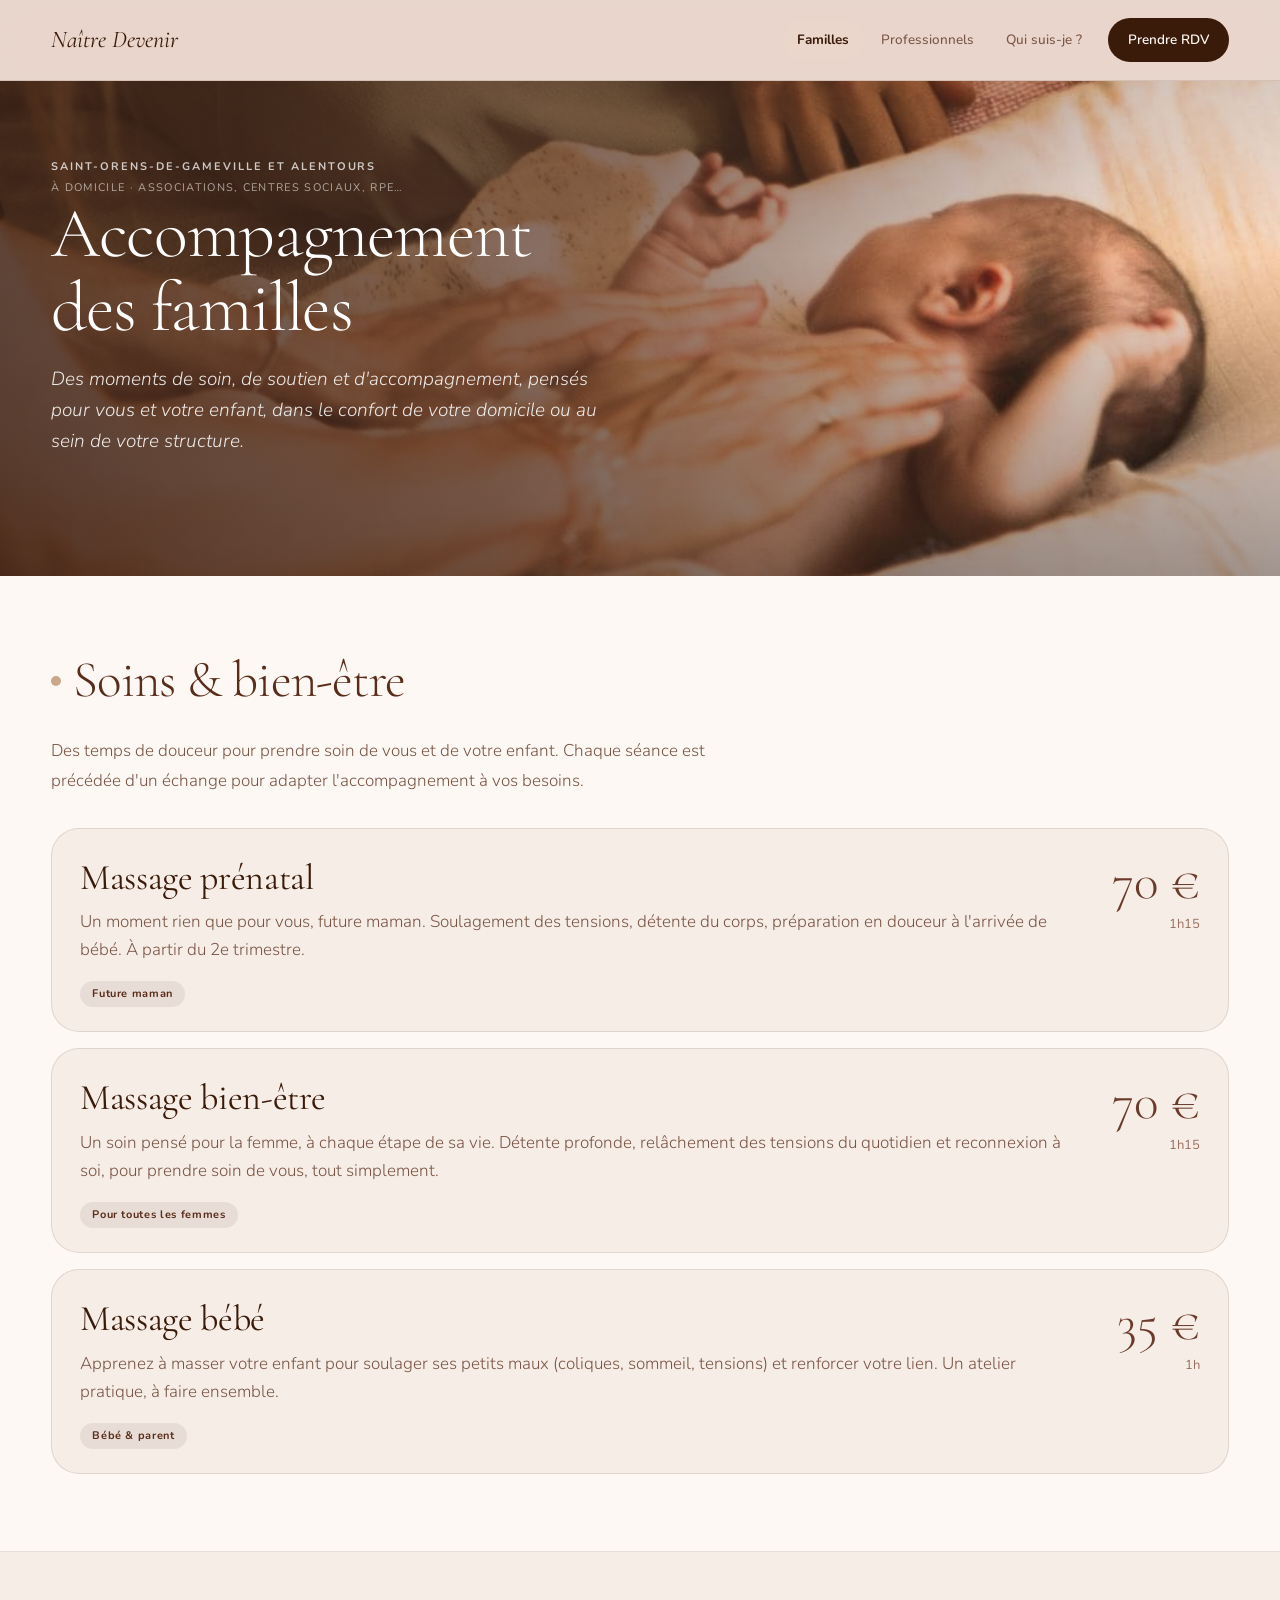
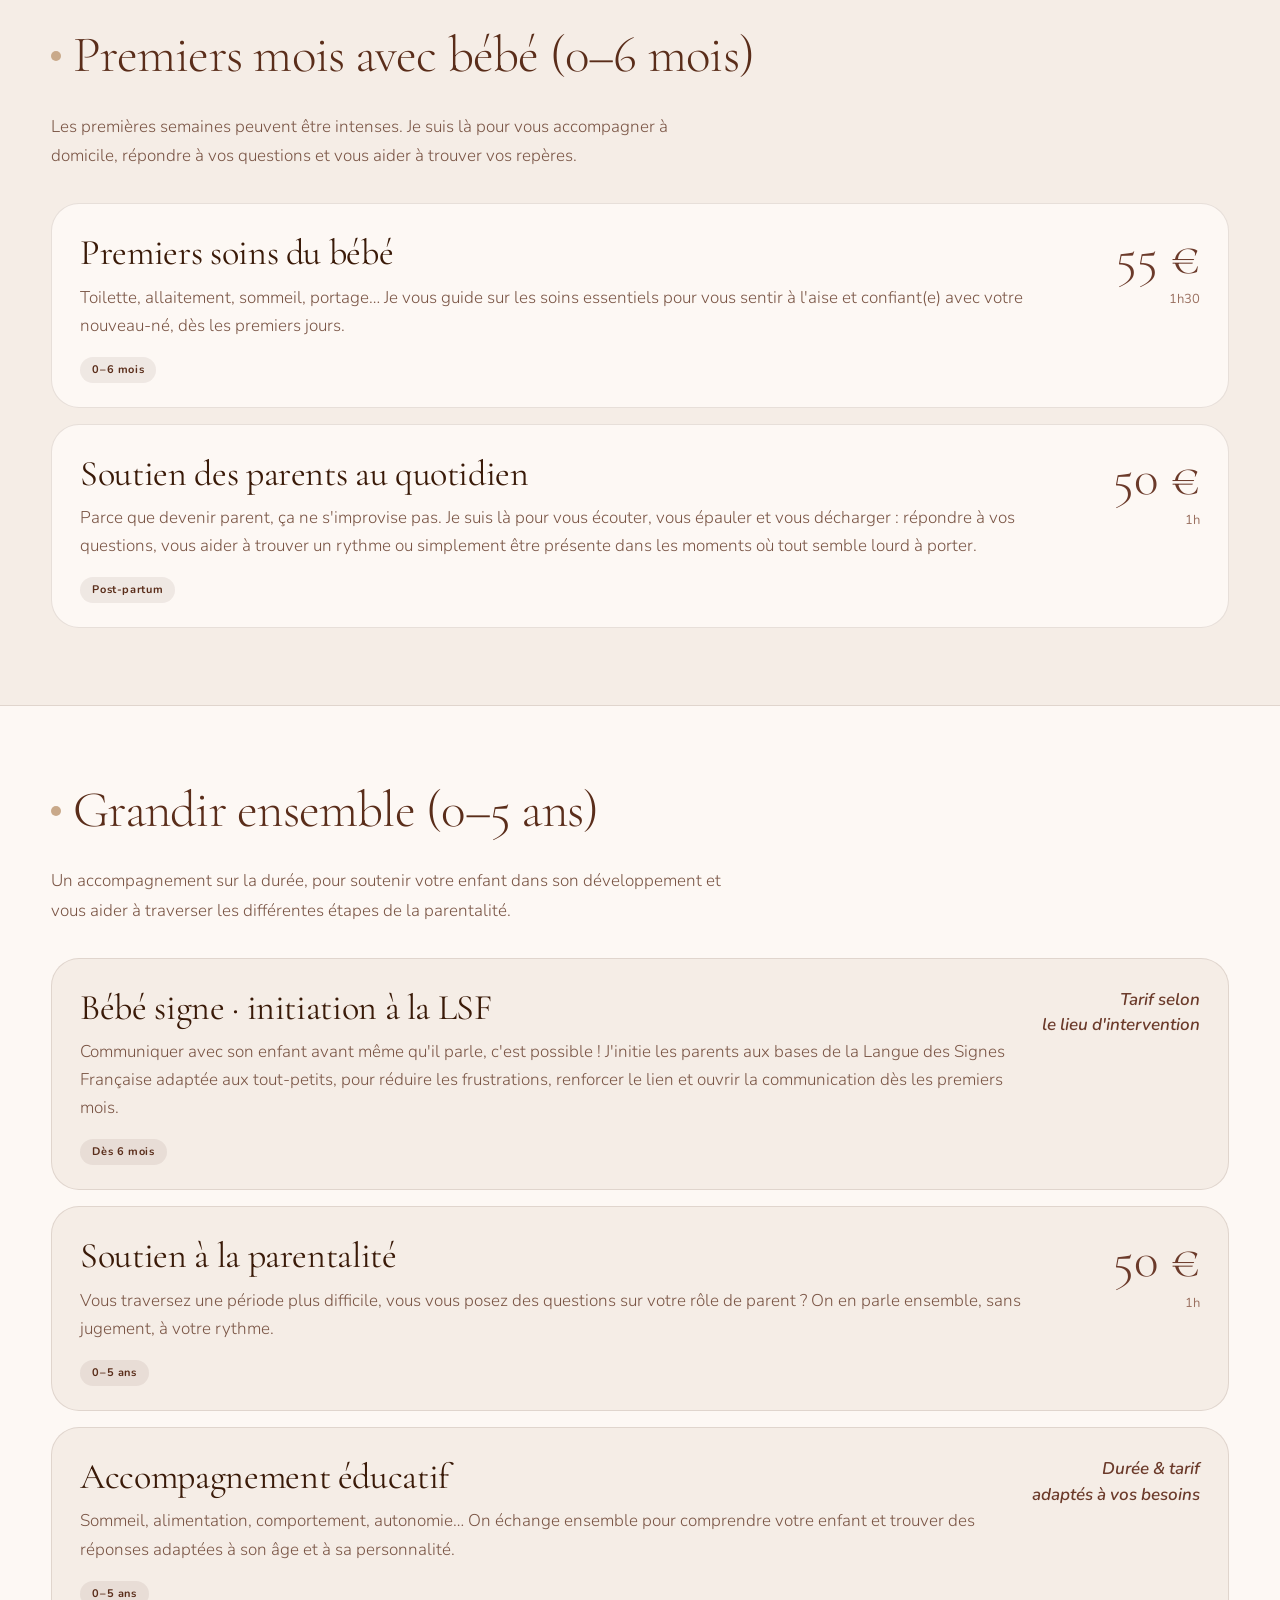
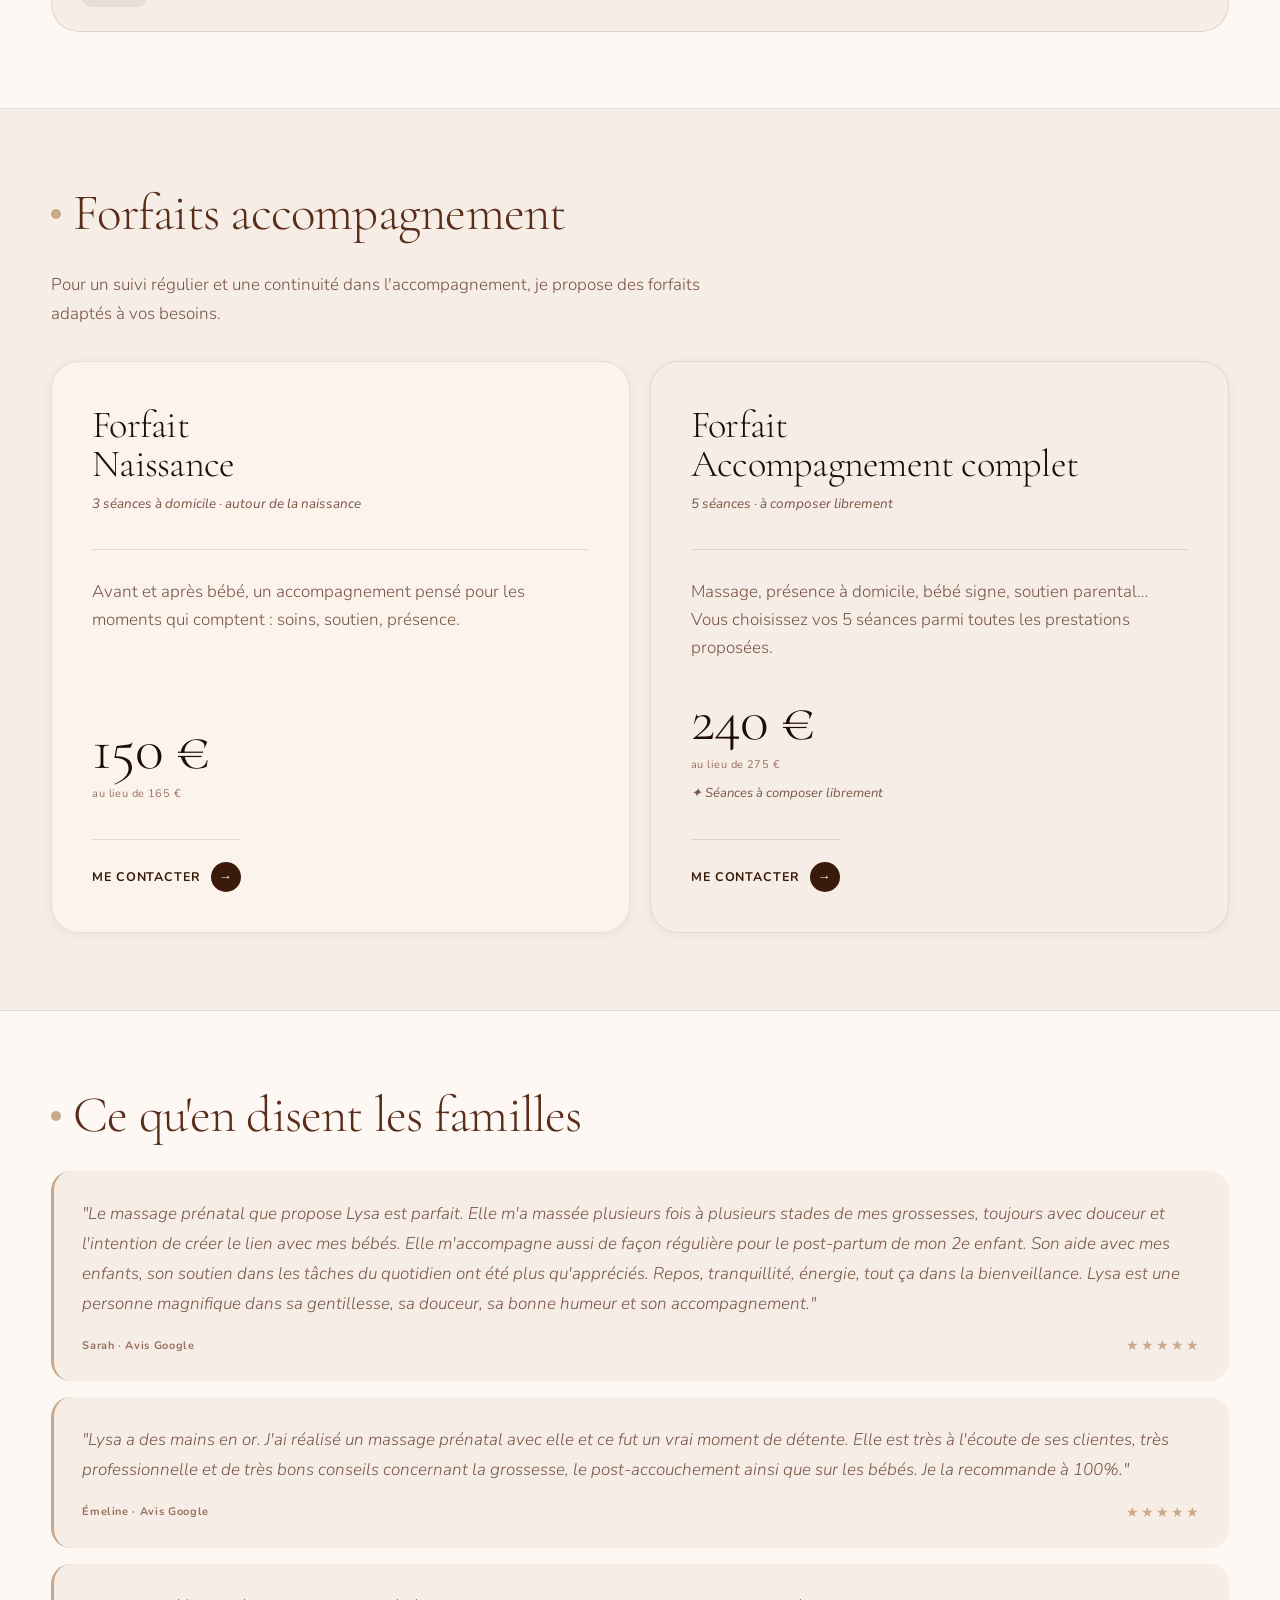
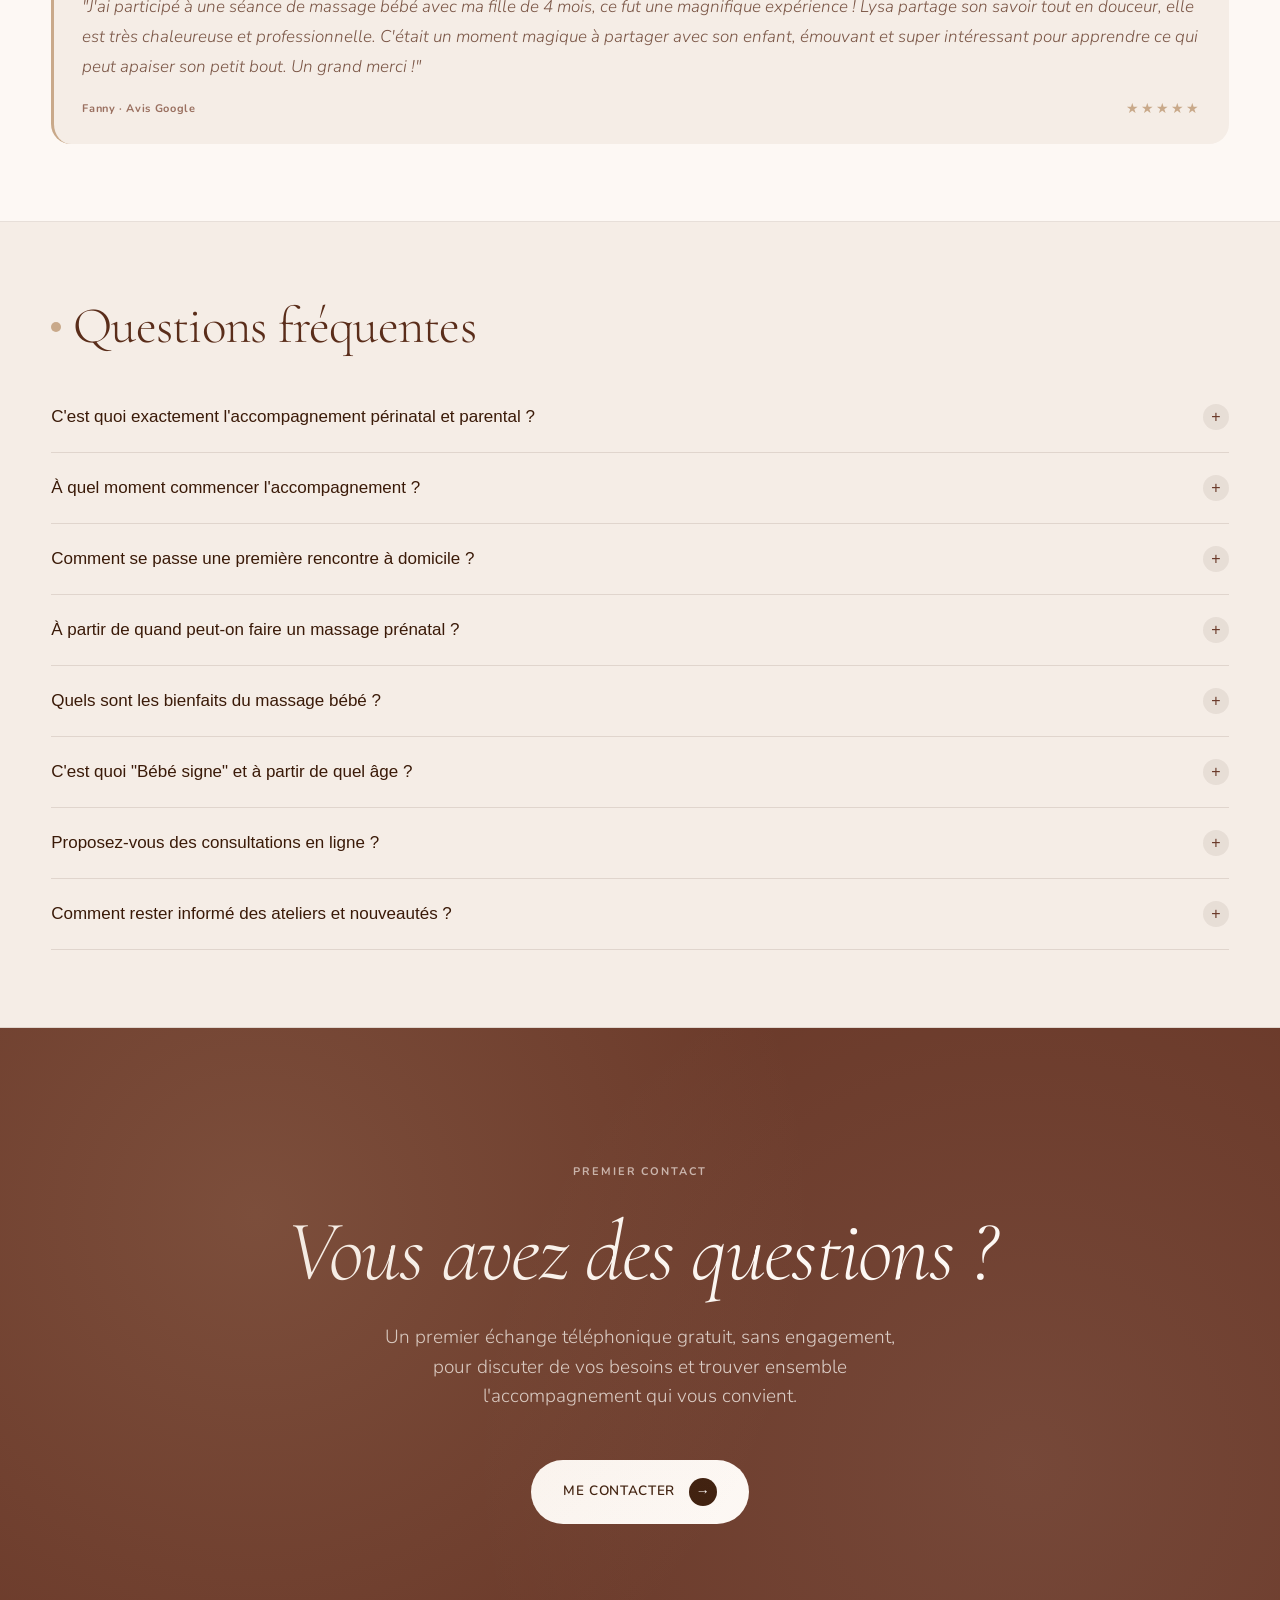
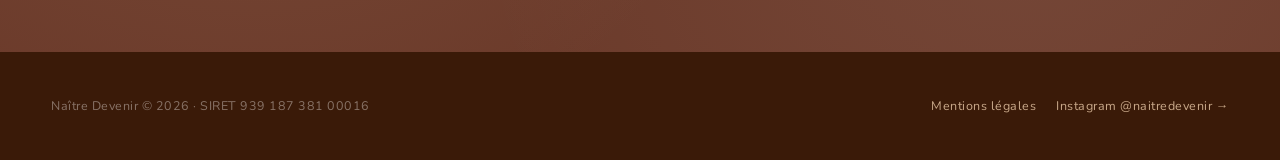
==== commit d2792ca0: "Update familles.html" ====
--- a/familles.html
+++ b/familles.html
@@ -14,7 +14,7 @@
 
   <header class="nav">
     <div class="container nav-inner">
-      <a class="nav-logo" href="/">Naître <em>&amp;</em> Devenir</a>
+      <a class="nav-logo" href="/">Naître Devenir</a>
       <nav class="nav-links" aria-label="Navigation principale">
         <a href="/familles.html" class="active">Familles</a>
         <a href="/professionnels.html">Professionnels</a>
@@ -39,8 +39,8 @@
     </div>
     <div class="container">
       <div class="hero-eyebrows">
-        <span class="eyebrow">À domicile · Saint-Orens-de-Gameville et alentours</span>
-        <span class="eyebrow-sub">Associations, centres sociaux, RPE…</span>
+        <span class="eyebrow">  Saint-Orens-de-Gameville et alentours</span>
+        <span class="eyebrow-sub">À domicile · Associations, centres sociaux, RPE…</span>
       </div>
       <h1>Accompagnement<br>des familles</h1>
       <p class="lead">Des moments de soin, de soutien et d'accompagnement, pensés pour vous et votre enfant, dans le confort de votre domicile ou au sein de votre structure.</p>
@@ -420,4 +420,4 @@
   <script src="/app.js"></script>
 
 </body>
-</html>+</html>
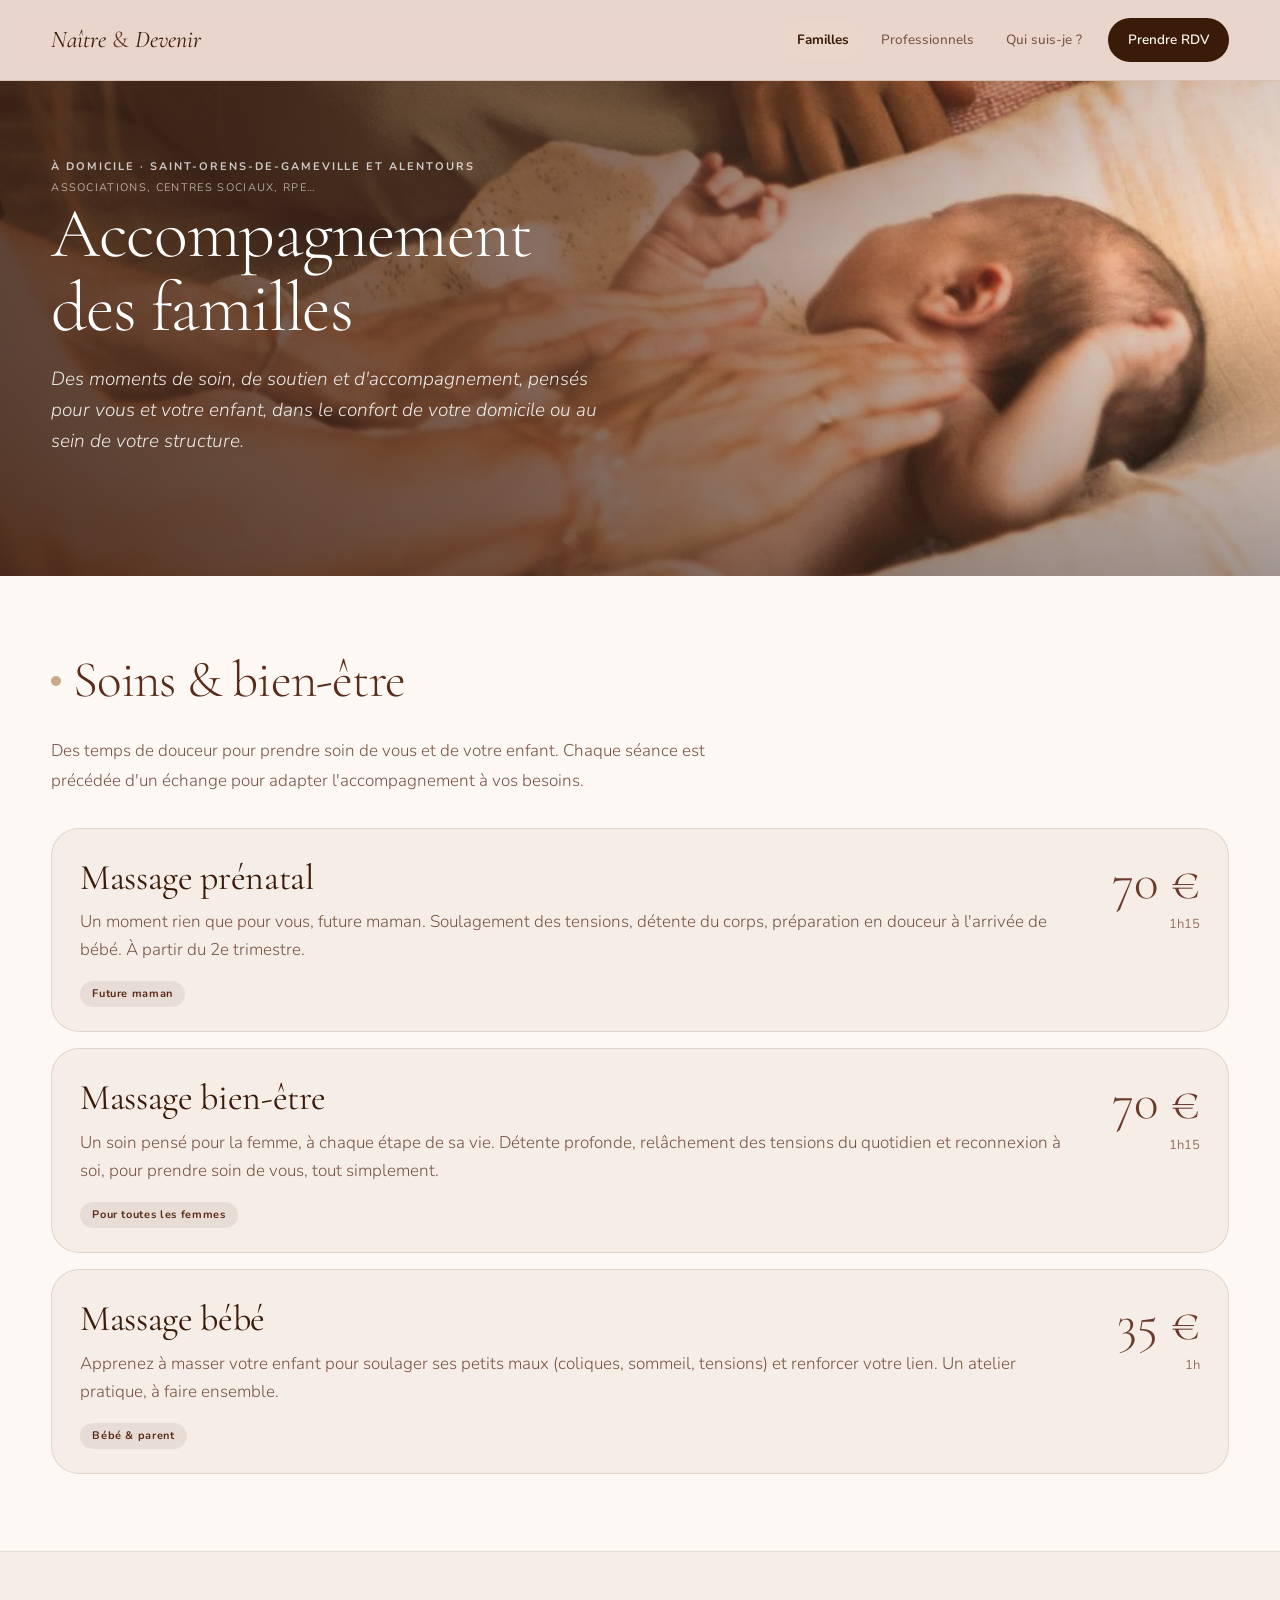
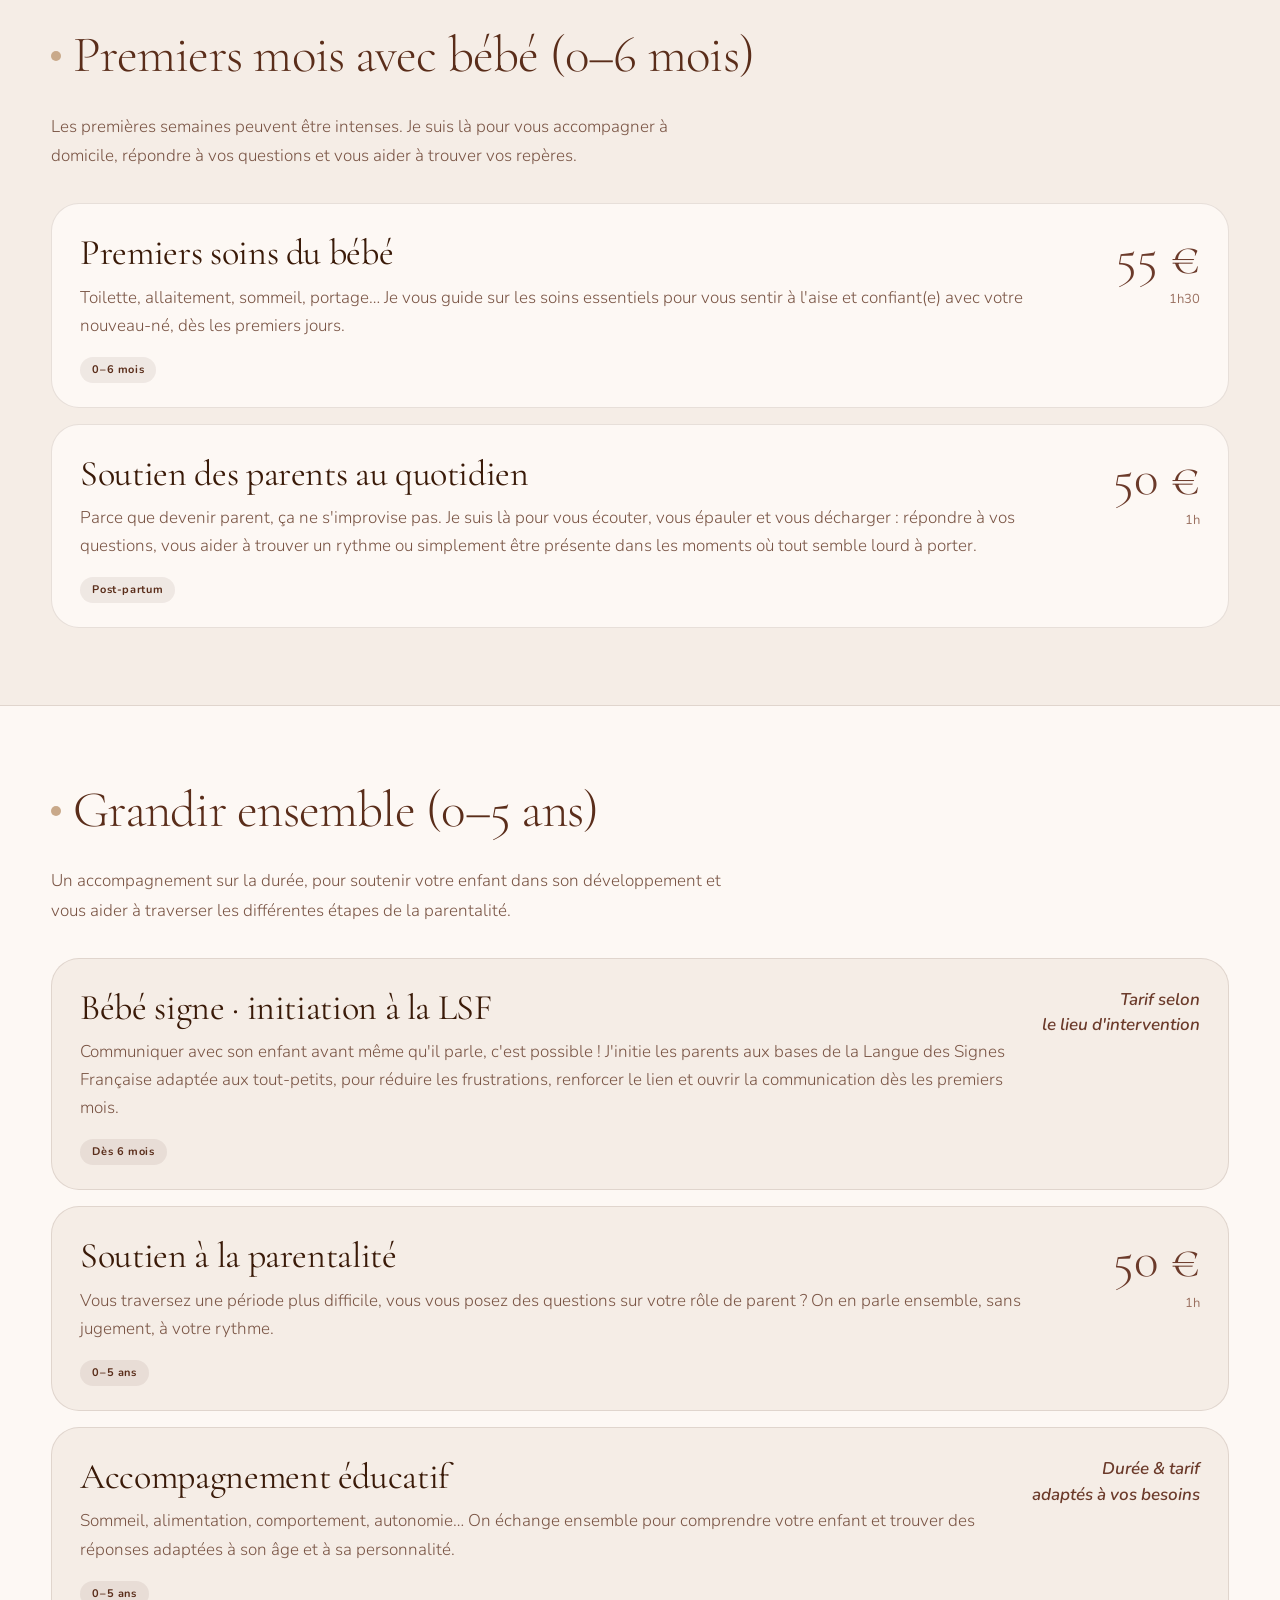
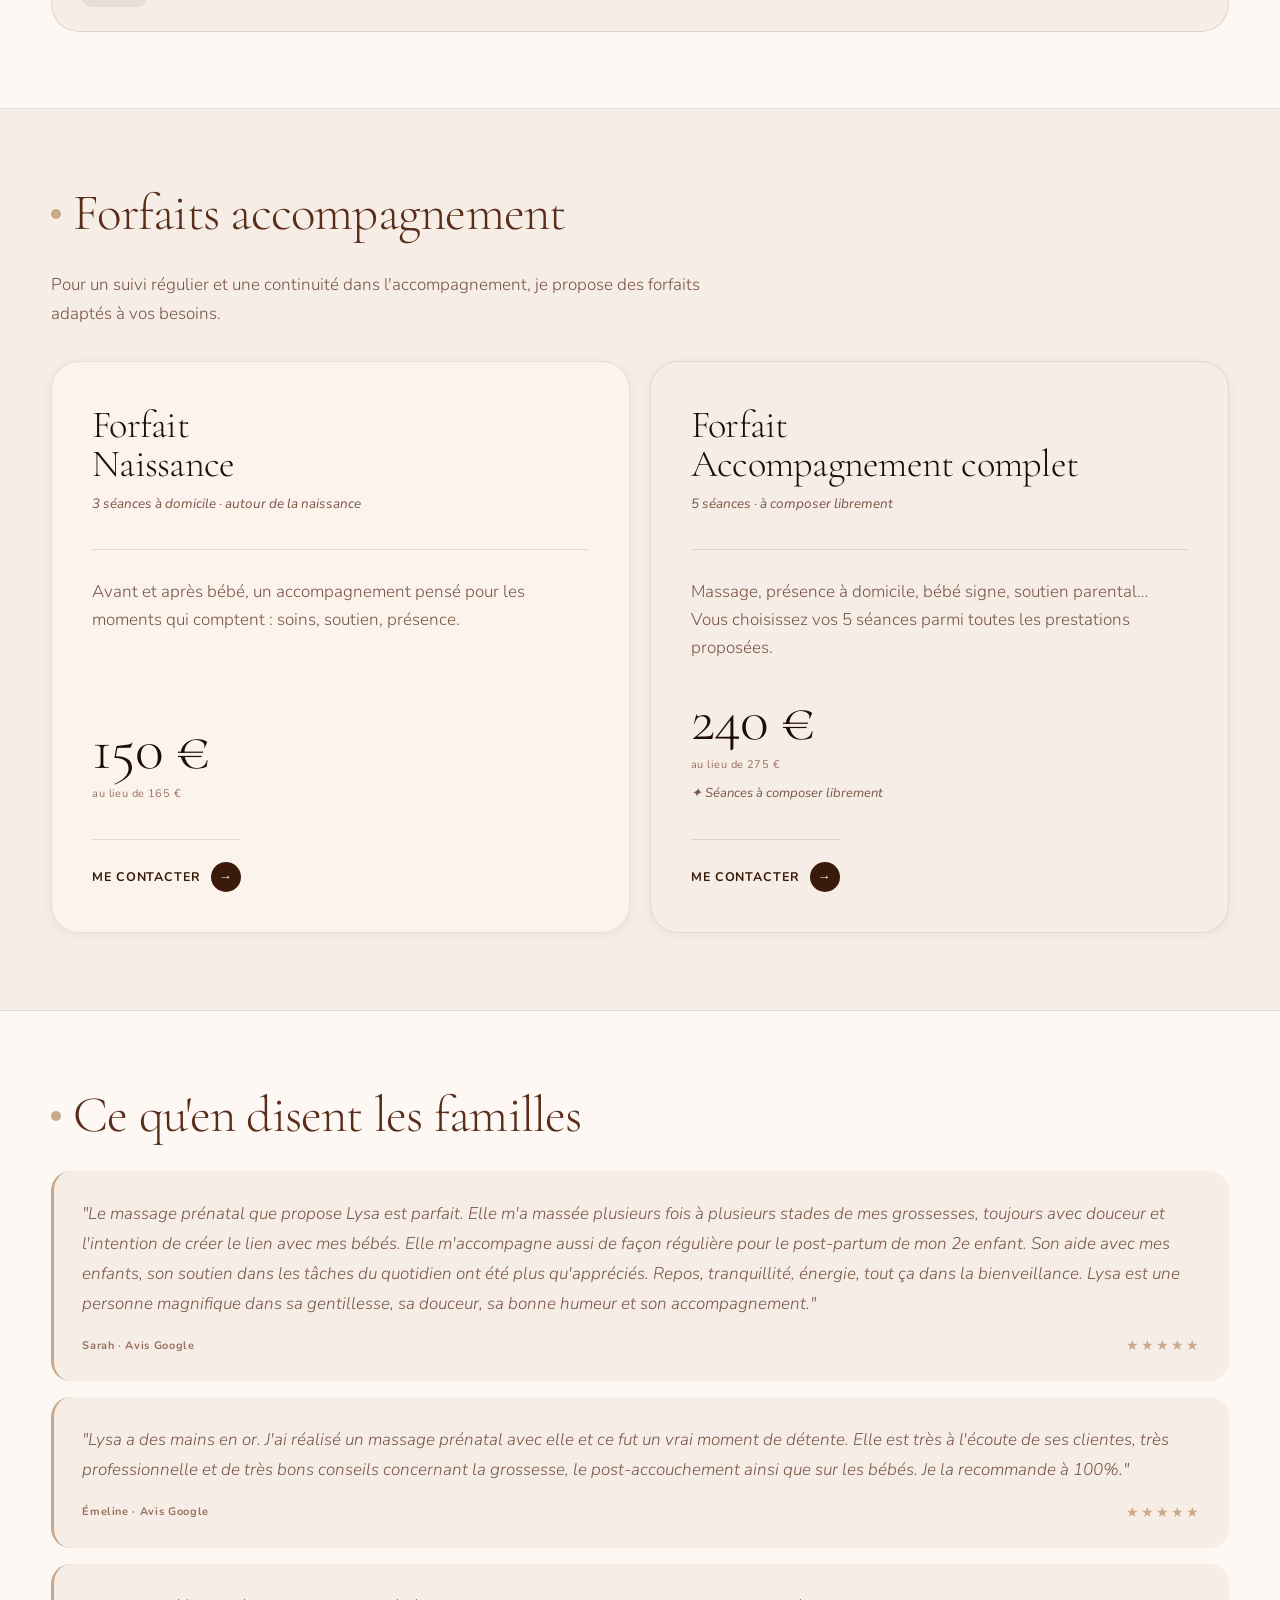
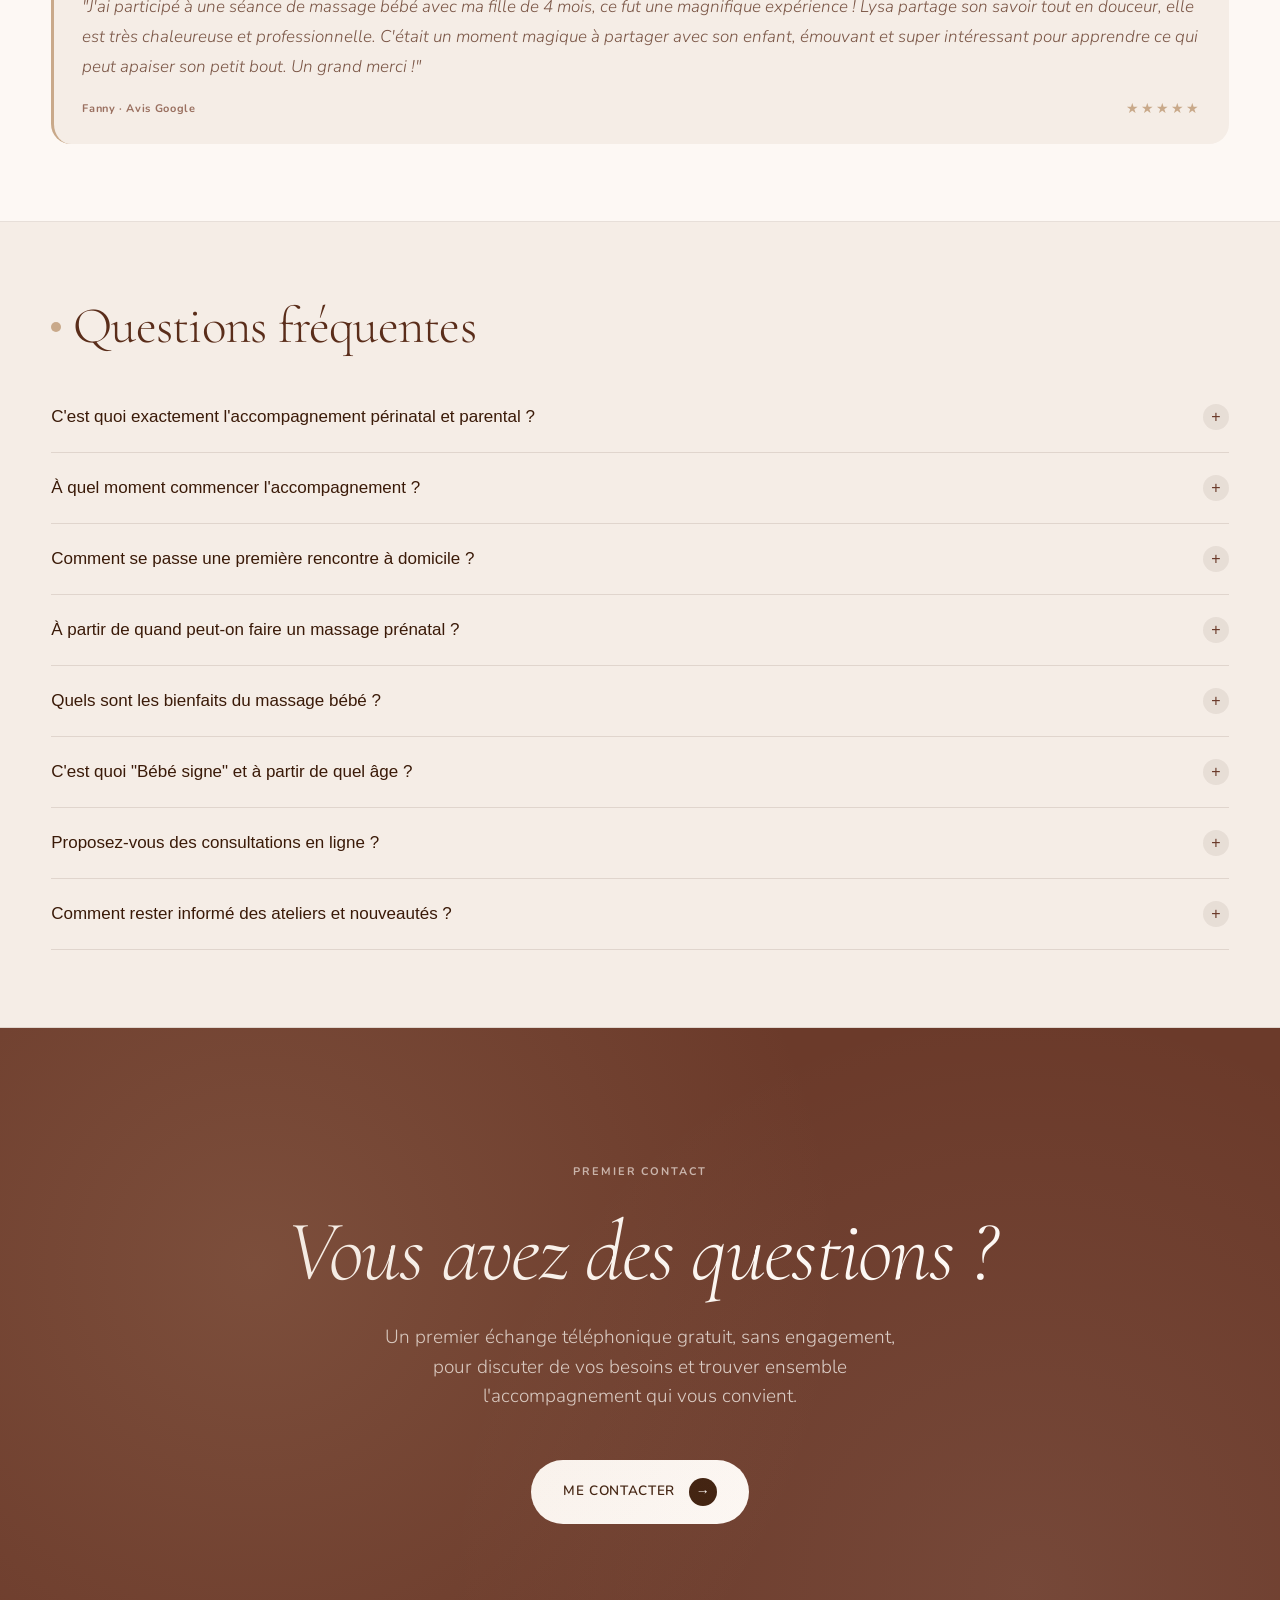
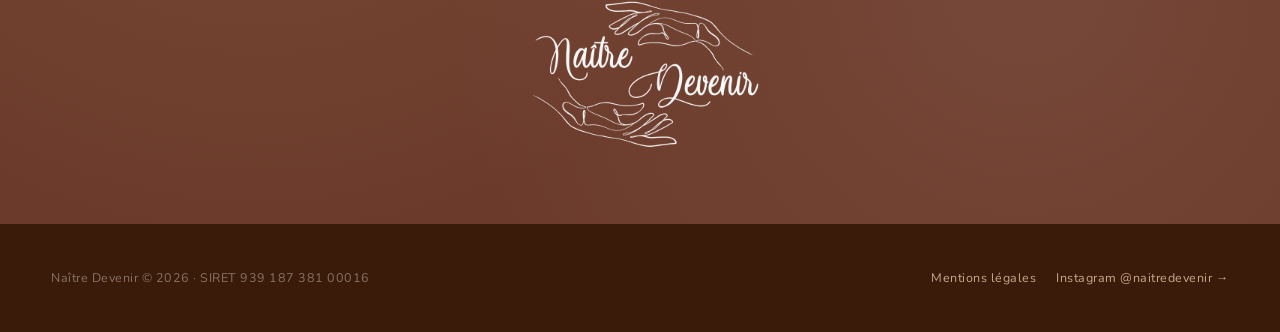
==== commit 2e5eb2d1: "Add Logo" ====
--- a/familles.html
+++ b/familles.html
@@ -14,7 +14,7 @@
 
   <header class="nav">
     <div class="container nav-inner">
-      <a class="nav-logo" href="/">Naître Devenir</a>
+      <a class="nav-logo" href="/">Naître <em>&amp;</em> Devenir</a>
       <nav class="nav-links" aria-label="Navigation principale">
         <a href="/familles.html" class="active">Familles</a>
         <a href="/professionnels.html">Professionnels</a>
@@ -39,8 +39,8 @@
     </div>
     <div class="container">
       <div class="hero-eyebrows">
-        <span class="eyebrow">  Saint-Orens-de-Gameville et alentours</span>
-        <span class="eyebrow-sub">À domicile · Associations, centres sociaux, RPE…</span>
+        <span class="eyebrow">À domicile · Saint-Orens-de-Gameville et alentours</span>
+        <span class="eyebrow-sub">Associations, centres sociaux, RPE…</span>
       </div>
       <h1>Accompagnement<br>des familles</h1>
       <p class="lead">Des moments de soin, de soutien et d'accompagnement, pensés pour vous et votre enfant, dans le confort de votre domicile ou au sein de votre structure.</p>
@@ -369,6 +369,7 @@
         Me contacter
         <span class="btn-arrow">→</span>
       </a>
+      <img src="/images/naitredevenirLogo-transp-clair.png" alt="Naître Devenir" class="cta-band-logo">
     </div>
   </section>
 
@@ -420,4 +421,4 @@
   <script src="/app.js"></script>
 
 </body>
-</html>
+</html>
--- a/style.css
+++ b/style.css
@@ -933,7 +933,7 @@
 .cta-band {
   position: relative;
   padding-top:    var(--sy);
-  padding-bottom: var(--sy);
+  /* padding-bottom: var(--sy); */
   background: var(--accent);
   color: var(--bg-cream);
   text-align: center;
@@ -960,6 +960,14 @@
 .cta-band p { font-size: var(--t-md); color: rgba(253,248,244,.76); max-width: 520px; margin: 0 auto 48px; line-height: 1.55; font-weight: 300; }
 .cta-band .btn       { background: var(--bg-cream); color: var(--ink-deep); }
 .cta-band .btn:hover { background: #f0e6de; }
+.cta-band-logo {
+  display: block;
+  width: 300px;
+  max-width: 60%;
+  height: auto;
+  margin: 0 auto 0;
+  position: relative;
+}
 
 /* ============================================================
    MENTIONS LÉGALES
@@ -1245,4 +1253,4 @@
 
 @media (max-width: 900px) {
   .scroll-hint { display: none; }
-}+}
